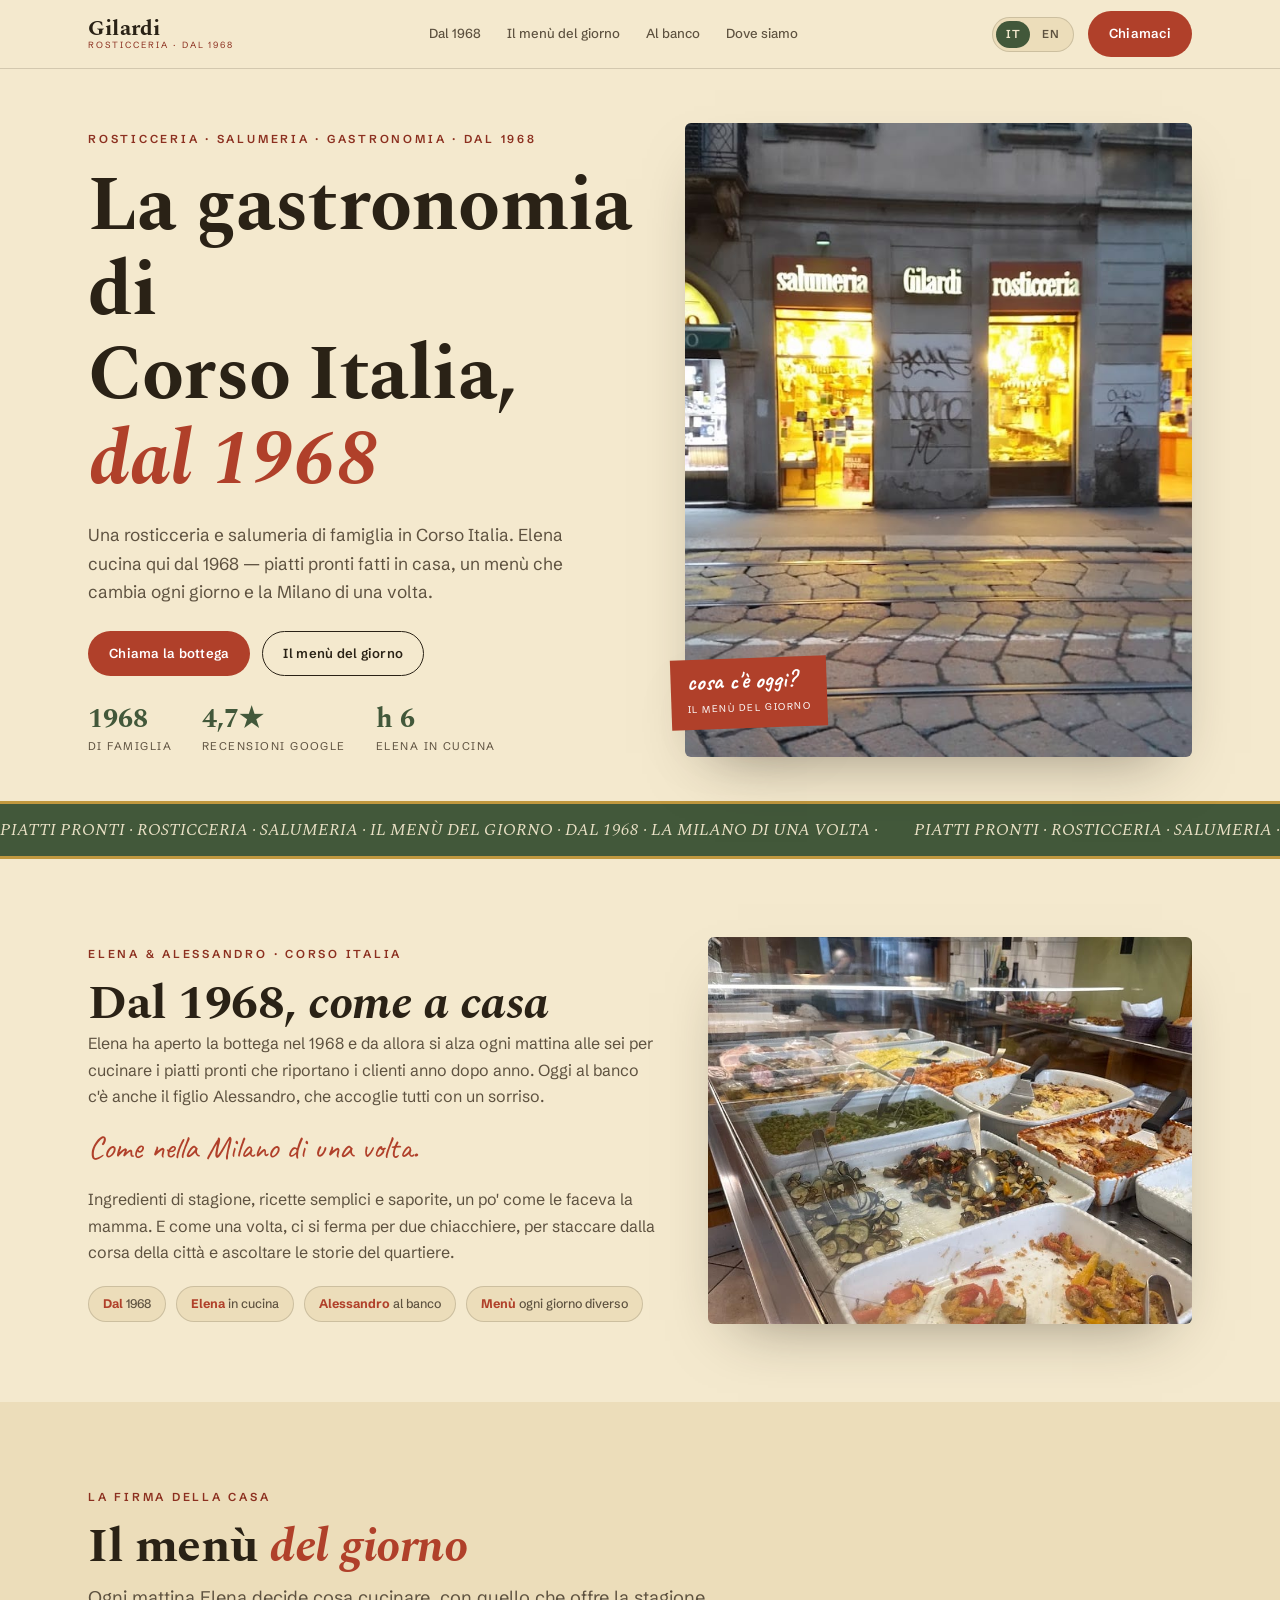
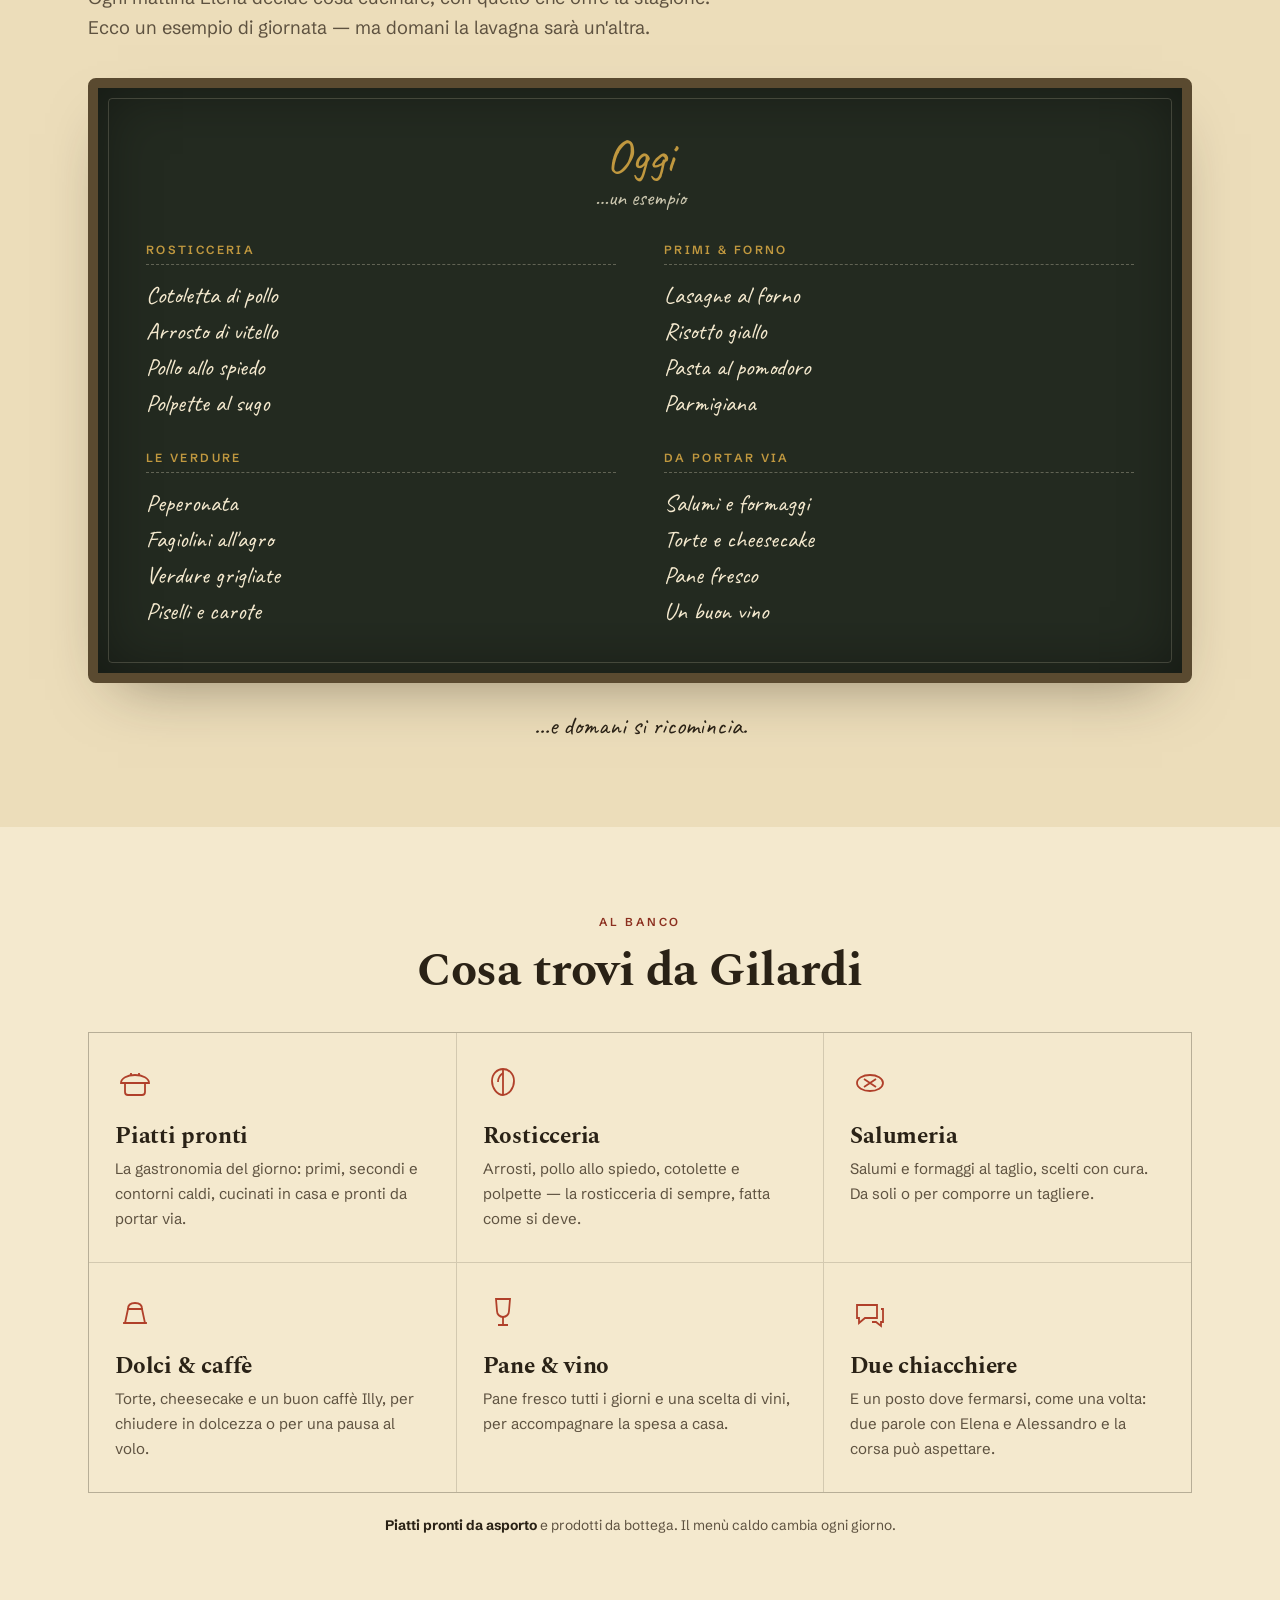
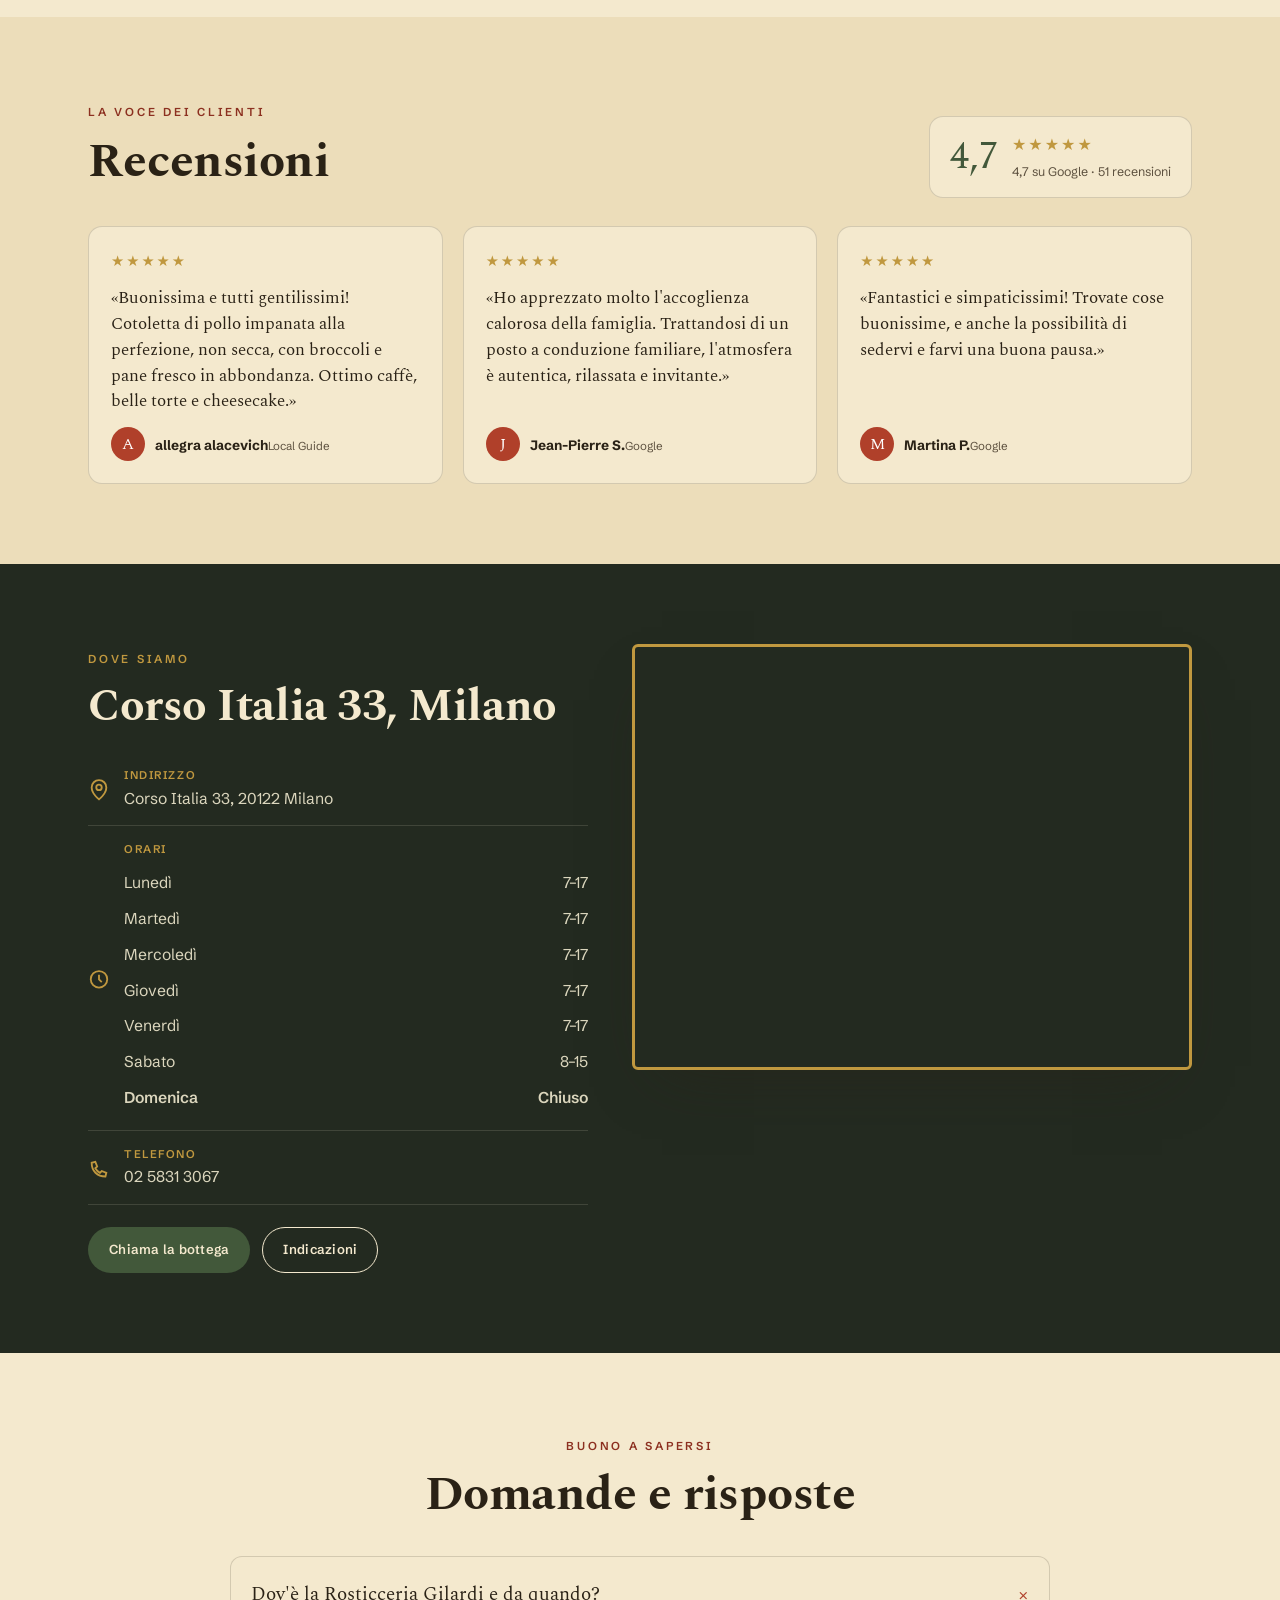
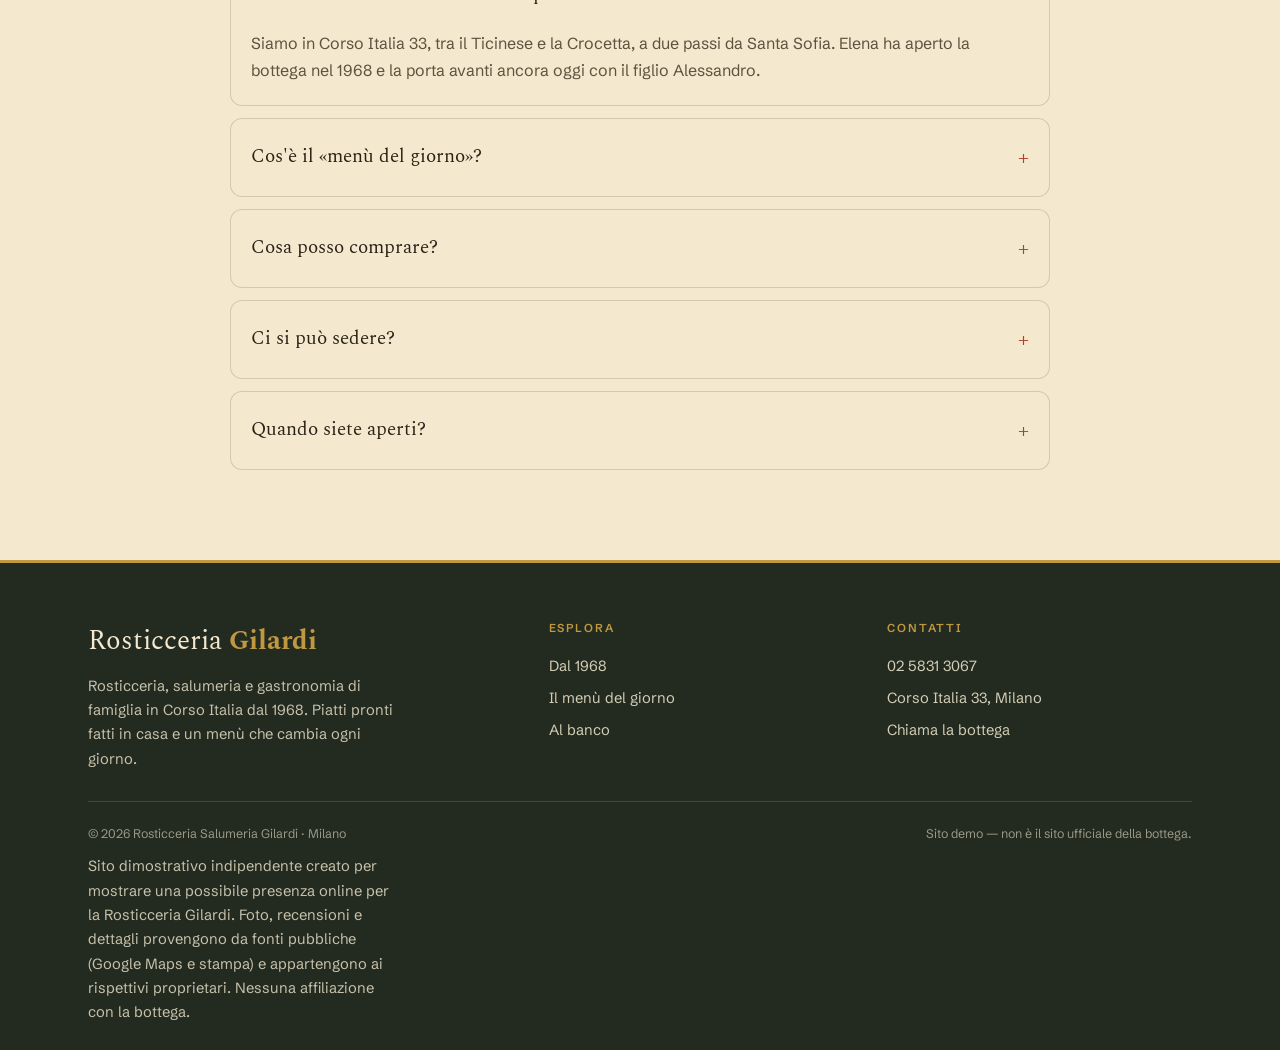
==== index.html @ 282f993a "Rosticceria Gilardi — sito demo (gastronomia Corso Italia, dal 1968)" ====
<!DOCTYPE html>
<html lang="it">
<head>
<meta charset="UTF-8">
<meta name="viewport" content="width=device-width, initial-scale=1.0">
<title>Rosticceria Gilardi · gastronomia di Corso Italia dal 1968 · Milano</title>
<meta name="description" content="Rosticceria Salumeria Gilardi, gastronomia di famiglia in Corso Italia a Milano dal 1968. Piatti pronti fatti in casa da Elena, un menù del giorno che cambia ogni giorno, rosticceria, salumeria e vini.">
<link rel="preconnect" href="https://fonts.googleapis.com">
<link rel="preconnect" href="https://fonts.gstatic.com" crossorigin>
<link href="https://fonts.googleapis.com/css2?family=Spectral:ital,wght@0,400;0,500;0,600;0,700;1,400;1,500&family=Schibsted+Grotesk:wght@400;500;600;700&family=Caveat:wght@500;600;700&display=swap" rel="stylesheet">
<link rel="stylesheet" href="css/styles.css">
<link rel="icon" href="data:image/svg+xml,<svg xmlns='http://www.w3.org/2000/svg' viewBox='0 0 100 100'><rect width='100' height='100' fill='%2342583A'/><text x='50' y='70' font-size='60' text-anchor='middle' fill='%23C0983F' font-family='Georgia,serif'>G</text></svg>">
</head>
<body>

<!-- intro -->
<div id="intro">
  <div class="in">
    <div class="w">Gilar<b>di</b></div>
    <div class="s">dal 1968</div>
  </div>
</div>

<!-- topbar -->
<header class="bar">
  <div class="wrap row">
    <a class="brand" href="#top"><b>Gilardi</b><span>Rosticceria · dal 1968</span></a>
    <nav class="links">
      <a href="#story" data-i18n="nav.story">Dal 1968</a>
      <a href="#menu" data-i18n="nav.menu">Il menù del giorno</a>
      <a href="#banco" data-i18n="nav.banco">Al banco</a>
      <a href="#visit" data-i18n="nav.visit">Dove siamo</a>
    </nav>
    <div class="bar-tools">
      <div class="lang"><button data-l="it" class="on">IT</button><button data-l="en">EN</button></div>
      <a href="tel:+390258313067" class="btn solid" data-i18n="bar.book">Chiamaci</a>
      <button class="burger" aria-label="Menu"><span></span></button>
    </div>
  </div>
</header>

<main id="top">

<!-- hero -->
<section class="hero">
  <div class="wrap grid">
    <div class="hero-copy">
      <span class="eyebrow kick" data-i18n="hero.kick">Rosticceria · salumeria · gastronomia · dal 1968</span>
      <h1 data-i18n="hero.h1">La gastronomia di<br>Corso Italia, <em>dal 1968</em></h1>
      <p class="sub" data-i18n="hero.sub">Una rosticceria e salumeria di famiglia in Corso Italia. Elena cucina qui dal 1968 — piatti pronti fatti in casa, un menù che cambia ogni giorno e la Milano di una volta.</p>
      <div class="cta">
        <a href="tel:+390258313067" class="btn solid" data-i18n="hero.book">Chiama la bottega</a>
        <a href="#menu" class="btn ghost" data-i18n="hero.menu">Il menù del giorno</a>
      </div>
      <div class="facts">
        <div class="f"><b data-i18n="hero.f1n">1968</b><span data-i18n="hero.f1l">di famiglia</span></div>
        <div class="f"><b data-i18n="hero.f2n">4,7★</b><span data-i18n="hero.f2l">recensioni Google</span></div>
        <div class="f"><b data-i18n="hero.f3n">h 6</b><span data-i18n="hero.f3l">Elena in cucina</span></div>
      </div>
    </div>
    <div class="hero-art">
      <div class="badge-open" id="openBadge"><span class="dot"></span><span class="t"><b>Aperto</b></span></div>
      <div class="ph"><img src="img/facciata.jpg" alt="La facciata della Rosticceria Salumeria Gilardi in Corso Italia" width="500" height="625"></div>
      <div class="tag"><b data-i18n="hero.tag">cosa c'è oggi?</b><span data-i18n="hero.tags">il menù del giorno</span></div>
    </div>
  </div>
</section>

<!-- ribbon -->
<div class="ribbon" aria-hidden="true">
  <div class="track">
    <span data-i18n="ribbon">PIATTI PRONTI · ROSTICCERIA · SALUMERIA · IL MENÙ DEL GIORNO · DAL 1968 · LA MILANO DI UNA VOLTA ·</span>
    <span data-i18n="ribbon">PIATTI PRONTI · ROSTICCERIA · SALUMERIA · IL MENÙ DEL GIORNO · DAL 1968 · LA MILANO DI UNA VOLTA ·</span>
  </div>
</div>

<!-- story -->
<section class="story reveal" id="story">
  <div class="wrap grid">
    <div class="story-copy">
      <span class="eyebrow" data-i18n="story.kick">Elena & Alessandro · Corso Italia</span>
      <h2 style="font-size:clamp(2rem,4.4vw,3rem);margin-top:12px" data-i18n="story.h2">Dal 1968, <em>come a casa</em></h2>
      <p data-i18n="story.p1">Elena ha aperto la bottega nel 1968 e da allora si alza ogni mattina alle sei per cucinare i piatti pronti che riportano i clienti anno dopo anno. Oggi al banco c'è anche il figlio Alessandro, che accoglie tutti con un sorriso.</p>
      <p class="pull" data-i18n="story.pull">Come nella Milano di una volta.</p>
      <p data-i18n="story.p2">Ingredienti di stagione, ricette semplici e saporite, un po' come le faceva la mamma. E come una volta, ci si ferma per due chiacchiere, per staccare dalla corsa della città e ascoltare le storie del quartiere.</p>
      <div class="chips">
        <span class="chip" data-i18n="c1"><b>Dal</b> 1968</span>
        <span class="chip" data-i18n="c2"><b>Elena</b> in cucina</span>
        <span class="chip" data-i18n="c3"><b>Alessandro</b> al banco</span>
        <span class="chip" data-i18n="c4"><b>Menù</b> ogni giorno diverso</span>
      </div>
    </div>
    <div class="ph"><img src="img/gastronomia.jpg" alt="Il banco della gastronomia con i piatti pronti del giorno" width="440" height="352"></div>
  </div>
</section>

<!-- il menù del giorno -->
<section class="menu reveal" id="menu">
  <div class="wrap">
    <div class="shead">
      <span class="eyebrow" data-i18n="menu.kick">La firma della casa</span>
      <h2 data-i18n="menu.h2">Il menù <em>del giorno</em></h2>
      <p class="lead" data-i18n="menu.sub">Ogni mattina Elena decide cosa cucinare, con quello che offre la stagione. Ecco un esempio di giornata — ma domani la lavagna sarà un'altra.</p>
    </div>
    <div class="board">
      <div class="top">
        <div class="oggi" data-i18n="oggi">Oggi</div>
        <div class="sub" data-i18n="oggi.sub">…un esempio</div>
      </div>
      <div class="cols">
        <div class="col">
          <h4 data-i18n="col1">Rosticceria</h4>
          <ul>
            <li data-i18n="d1a">Cotoletta di pollo</li>
            <li data-i18n="d1b">Arrosto di vitello</li>
            <li data-i18n="d1c">Pollo allo spiedo</li>
            <li data-i18n="d1d">Polpette al sugo</li>
          </ul>
        </div>
        <div class="col">
          <h4 data-i18n="col2">Primi &amp; forno</h4>
          <ul>
            <li data-i18n="d2a">Lasagne al forno</li>
            <li data-i18n="d2b">Risotto giallo</li>
            <li data-i18n="d2c">Pasta al pomodoro</li>
            <li data-i18n="d2d">Parmigiana</li>
          </ul>
        </div>
        <div class="col">
          <h4 data-i18n="col3">Le verdure</h4>
          <ul>
            <li data-i18n="d3a">Peperonata</li>
            <li data-i18n="d3b">Fagiolini all'agro</li>
            <li data-i18n="d3c">Verdure grigliate</li>
            <li data-i18n="d3d">Piselli e carote</li>
          </ul>
        </div>
        <div class="col">
          <h4 data-i18n="col4">Da portar via</h4>
          <ul>
            <li data-i18n="d4a">Salumi e formaggi</li>
            <li data-i18n="d4b">Torte e cheesecake</li>
            <li data-i18n="d4c">Pane fresco</li>
            <li data-i18n="d4d">Un buon vino</li>
          </ul>
        </div>
      </div>
    </div>
    <p class="note" data-i18n="menu.note">…e domani si ricomincia.</p>
  </div>
</section>

<!-- al banco -->
<section class="banco reveal" id="banco">
  <div class="wrap">
    <div class="shead center">
      <span class="eyebrow" data-i18n="banco.kick">Al banco</span>
      <h2 data-i18n="banco.h2">Cosa trovi da Gilardi</h2>
    </div>
    <div class="offers">
      <div class="offer">
        <svg class="ic" viewBox="0 0 40 40" fill="none" stroke="currentColor" stroke-width="1.8"><path d="M8 20h24M6 20a14 8 0 0128 0z"/><path d="M10 20v9a3 3 0 003 3h14a3 3 0 003-3v-9"/><path d="M16 12v-2M24 12v-2"/></svg>
        <h4 data-i18n="o1.t">Piatti pronti</h4>
        <p data-i18n="o1.p">La gastronomia del giorno: primi, secondi e contorni caldi, cucinati in casa e pronti da portar via.</p>
      </div>
      <div class="offer">
        <svg class="ic" viewBox="0 0 40 40" fill="none" stroke="currentColor" stroke-width="1.8"><path d="M20 6c6 0 11 5 11 12s-5 14-11 14S9 25 9 18 14 6 20 6z"/><path d="M20 6v26"/><path d="M20 10c-3 2-5 5-5 9"/></svg>
        <h4 data-i18n="o2.t">Rosticceria</h4>
        <p data-i18n="o2.p">Arrosti, pollo allo spiedo, cotolette e polpette — la rosticceria di sempre, fatta come si deve.</p>
      </div>
      <div class="offer">
        <svg class="ic" viewBox="0 0 40 40" fill="none" stroke="currentColor" stroke-width="1.8"><ellipse cx="20" cy="20" rx="13" ry="8"/><path d="M14 16l12 8M26 16l-12 8"/></svg>
        <h4 data-i18n="o3.t">Salumeria</h4>
        <p data-i18n="o3.p">Salumi e formaggi al taglio, scelti con cura. Da soli o per comporre un tagliere.</p>
      </div>
      <div class="offer">
        <svg class="ic" viewBox="0 0 40 40" fill="none" stroke="currentColor" stroke-width="1.8"><path d="M10 30l3-14h14l3 14z"/><path d="M13 16c0-4 3-6 7-6s7 2 7 6"/><path d="M8 30h24"/></svg>
        <h4 data-i18n="o4.t">Dolci &amp; caffè</h4>
        <p data-i18n="o4.p">Torte, cheesecake e un buon caffè Illy, per chiudere in dolcezza o per una pausa al volo.</p>
      </div>
      <div class="offer">
        <svg class="ic" viewBox="0 0 40 40" fill="none" stroke="currentColor" stroke-width="1.8"><path d="M13 6h14l-1 12a6 6 0 01-12 0z"/><path d="M20 24v8M15 32h10"/></svg>
        <h4 data-i18n="o5.t">Pane &amp; vino</h4>
        <p data-i18n="o5.p">Pane fresco tutti i giorni e una scelta di vini, per accompagnare la spesa a casa.</p>
      </div>
      <div class="offer">
        <svg class="ic" viewBox="0 0 40 40" fill="none" stroke="currentColor" stroke-width="1.8"><path d="M7 12h20v13H15l-6 5v-5H7z"/><path d="M31 16h2v13h-2v4l-5-4h-4"/></svg>
        <h4 data-i18n="o6.t">Due chiacchiere</h4>
        <p data-i18n="o6.p">E un posto dove fermarsi, come una volta: due parole con Elena e Alessandro e la corsa può aspettare.</p>
      </div>
    </div>
    <p class="note" data-i18n="banco.note"><b>Piatti pronti da asporto</b> e prodotti da bottega. Il menù caldo cambia ogni giorno.</p>
  </div>
</section>

<!-- reviews -->
<section class="reviews reveal">
  <div class="wrap">
    <div class="rev-head">
      <div class="shead" style="margin-bottom:0">
        <span class="eyebrow" data-i18n="rev.kick">La voce dei clienti</span>
        <h2 data-i18n="rev.h2">Recensioni</h2>
      </div>
      <div class="rating-badge">
        <span class="big">4,7</span>
        <div><div class="st">★★★★★</div><small data-i18n="rev.sub">4,7 su Google · 51 recensioni</small></div>
      </div>
    </div>
    <div class="rgrid">
      <div class="rcard">
        <div class="stars">★★★★★</div>
        <p data-i18n="rc1">«Buonissima e tutti gentilissimi! Cotoletta di pollo impanata alla perfezione, non secca, con broccoli e pane fresco in abbondanza. Ottimo caffè, belle torte e cheesecake.»</p>
        <div class="who"><span class="av">A</span><div><b>allegra alacevich</b><span data-i18n="rc1m">Local Guide</span></div></div>
      </div>
      <div class="rcard">
        <div class="stars">★★★★★</div>
        <p data-i18n="rc2">«Ho apprezzato molto l'accoglienza calorosa della famiglia. Trattandosi di un posto a conduzione familiare, l'atmosfera è autentica, rilassata e invitante.»</p>
        <div class="who"><span class="av">J</span><div><b>Jean-Pierre S.</b><span data-i18n="rc2m">Google</span></div></div>
      </div>
      <div class="rcard">
        <div class="stars">★★★★★</div>
        <p data-i18n="rc3">«Fantastici e simpaticissimi! Trovate cose buonissime, e anche la possibilità di sedervi e farvi una buona pausa.»</p>
        <div class="who"><span class="av">M</span><div><b>Martina P.</b><span data-i18n="rc3m">Google</span></div></div>
      </div>
    </div>
  </div>
</section>

<!-- visit -->
<section class="visit reveal" id="visit">
  <div class="wrap grid">
    <div class="info">
      <span class="eyebrow" data-i18n="visit.kick">Dove siamo</span>
      <h2 data-i18n="visit.h2">Corso Italia 33, Milano</h2>
      <div class="line">
        <svg class="ic" viewBox="0 0 24 24" fill="none" stroke="currentColor" stroke-width="2"><path d="M12 22s8-6.5 8-13a8 8 0 10-16 0c0 6.5 8 13 8 13z"/><circle cx="12" cy="9" r="3"/></svg>
        <div><b data-i18n="visit.addr">Indirizzo</b><span>Corso Italia 33, 20122 Milano</span></div>
      </div>
      <div class="line">
        <svg class="ic" viewBox="0 0 24 24" fill="none" stroke="currentColor" stroke-width="2"><circle cx="12" cy="12" r="9"/><path d="M12 7v5l3 3"/></svg>
        <div style="flex:1"><b data-i18n="visit.hours">Orari</b><div id="hoursList" style="margin-top:6px"></div></div>
      </div>
      <div class="line">
        <svg class="ic" viewBox="0 0 24 24" fill="none" stroke="currentColor" stroke-width="2"><path d="M4 5c0 9 6 15 15 15l1-4-5-2-2 2a12 12 0 01-5-5l2-2-2-5z"/></svg>
        <div><b data-i18n="visit.phone">Telefono</b><a href="tel:+390258313067">02 5831 3067</a></div>
      </div>
      <div class="cta" style="display:flex;gap:12px;margin-top:22px;flex-wrap:wrap">
        <a href="tel:+390258313067" class="btn herb" data-i18n="visit.book">Chiama la bottega</a>
        <a href="https://www.google.com/maps/dir/?api=1&destination=Rosticceria+Gilardi+Corso+Italia+33+Milano" target="_blank" rel="noopener" class="btn ghost" style="color:var(--cream);border-color:var(--cream)" data-i18n="visit.dir">Indicazioni</a>
      </div>
    </div>
    <div class="mapbox">
      <iframe title="Mappa — Rosticceria Gilardi, Corso Italia 33 Milano" loading="lazy" referrerpolicy="no-referrer-when-downgrade" src="https://www.google.com/maps?q=Rosticceria+Gilardi,+Corso+Italia+33,+Milano&output=embed"></iframe>
    </div>
  </div>
</section>

<!-- faq -->
<section class="faq reveal">
  <div class="wrap">
    <div class="shead center">
      <span class="eyebrow" data-i18n="faq.kick">Buono a sapersi</span>
      <h2 data-i18n="faq.h2">Domande e risposte</h2>
    </div>
    <div class="qs">
      <details class="q" open>
        <summary><span data-i18n="q1">Dov'è la Rosticceria Gilardi e da quando?</span><span class="pl">+</span></summary>
        <p data-i18n="a1">Siamo in Corso Italia 33, tra il Ticinese e la Crocetta, a due passi da Santa Sofia. Elena ha aperto la bottega nel 1968 e la porta avanti ancora oggi con il figlio Alessandro.</p>
      </details>
      <details class="q">
        <summary><span data-i18n="q2">Cos'è il «menù del giorno»?</span><span class="pl">+</span></summary>
        <p data-i18n="a2">Ogni mattina Elena decide cosa cucinare con il meglio della stagione, così il menù caldo dei piatti pronti cambia ogni giorno — primi, arrosti, cotolette e verdure da portar via.</p>
      </details>
      <details class="q">
        <summary><span data-i18n="q3">Cosa posso comprare?</span><span class="pl">+</span></summary>
        <p data-i18n="a3">Piatti pronti (rosticceria e gastronomia), salumi e formaggi al banco, pane fresco, torte e cheesecake, caffè e una scelta di vini.</p>
      </details>
      <details class="q">
        <summary><span data-i18n="q4">Ci si può sedere?</span><span class="pl">+</span></summary>
        <p data-i18n="a4">Sì — come nella Milano di una volta, ci si può fermare per un boccone, un buon caffè e due parole con Elena e Alessandro.</p>
      </details>
      <details class="q">
        <summary><span data-i18n="q5">Quando siete aperti?</span><span class="pl">+</span></summary>
        <p data-i18n="a5">Dal lunedì al venerdì 7:00–17:00 e il sabato 8:00–15:00. Chiuso la domenica.</p>
      </details>
    </div>
  </div>
</section>

</main>

<footer class="ft">
  <div class="wrap">
    <div class="top">
      <div>
        <div class="mk">Rosticceria <b>Gilardi</b></div>
        <p data-i18n="ft.tag">Rosticceria, salumeria e gastronomia di famiglia in Corso Italia dal 1968. Piatti pronti fatti in casa e un menù che cambia ogni giorno.</p>
      </div>
      <div>
        <h5 data-i18n="ft.explore">Esplora</h5>
        <a href="#story" data-i18n="nav.story">Dal 1968</a>
        <a href="#menu" data-i18n="nav.menu">Il menù del giorno</a>
        <a href="#banco" data-i18n="nav.banco">Al banco</a>
      </div>
      <div>
        <h5 data-i18n="ft.contact">Contatti</h5>
        <a href="tel:+390258313067">02 5831 3067</a>
        <a href="https://www.google.com/maps?q=Rosticceria+Gilardi,+Corso+Italia+33,+Milano" target="_blank" rel="noopener">Corso Italia 33, Milano</a>
        <a href="#visit" data-i18n="visit.book">Chiama la bottega</a>
      </div>
    </div>
    <div class="bottom">
      <span>© 2026 Rosticceria Salumeria Gilardi · Milano</span>
      <span data-i18n="ft.rights">Sito demo — non è il sito ufficiale della bottega.</span>
    </div>
    <p class="disc" data-i18n="ft.disc">Sito dimostrativo indipendente creato per mostrare una possibile presenza online per la Rosticceria Gilardi. Foto, recensioni e dettagli provengono da fonti pubbliche (Google Maps e stampa) e appartengono ai rispettivi proprietari. Nessuna affiliazione con la bottega.</p>
  </div>
</footer>

<!-- JSON-LD -->
<script type="application/ld+json">
{
  "@context":"https://schema.org",
  "@type":"FoodEstablishment",
  "name":"Rosticceria Salumeria Gilardi",
  "description":"Rosticceria, salumeria e gastronomia di famiglia in Corso Italia a Milano dal 1968. Piatti pronti fatti in casa da Elena, con un menù del giorno che cambia ogni giorno.",
  "servesCuisine":["Italiana","Milanese","Rosticceria","Gastronomia"],
  "priceRange":"€€",
  "url":"https://rotenzark.github.io/rosticceria-gilardi/",
  "telephone":"+39 02 5831 3067",
  "foundingDate":"1968",
  "address":{"@type":"PostalAddress","streetAddress":"Corso Italia 33","addressLocality":"Milano","postalCode":"20122","addressCountry":"IT"},
  "geo":{"@type":"GeoCoordinates","latitude":45.4554771,"longitude":9.1873652},
  "aggregateRating":{"@type":"AggregateRating","ratingValue":"4.7","reviewCount":"51"},
  "openingHoursSpecification":[
    {"@type":"OpeningHoursSpecification","dayOfWeek":["Monday","Tuesday","Wednesday","Thursday","Friday"],"opens":"07:00","closes":"17:00"},
    {"@type":"OpeningHoursSpecification","dayOfWeek":["Saturday"],"opens":"08:00","closes":"15:00"}
  ]
}
</script>
<script type="application/ld+json">
{
  "@context":"https://schema.org",
  "@type":"FAQPage",
  "mainEntity":[
    {"@type":"Question","name":"Dov'è la Rosticceria Gilardi e da quando?","acceptedAnswer":{"@type":"Answer","text":"Siamo in Corso Italia 33, tra il Ticinese e la Crocetta, a due passi da Santa Sofia. Elena ha aperto la bottega nel 1968 e la porta avanti ancora oggi con il figlio Alessandro."}},
    {"@type":"Question","name":"Cos'è il menù del giorno?","acceptedAnswer":{"@type":"Answer","text":"Ogni mattina Elena decide cosa cucinare con il meglio della stagione, così il menù caldo dei piatti pronti cambia ogni giorno: primi, arrosti, cotolette e verdure da portar via."}},
    {"@type":"Question","name":"Cosa posso comprare?","acceptedAnswer":{"@type":"Answer","text":"Piatti pronti (rosticceria e gastronomia), salumi e formaggi al banco, pane fresco, torte e cheesecake, caffè e una scelta di vini."}},
    {"@type":"Question","name":"Ci si può sedere?","acceptedAnswer":{"@type":"Answer","text":"Sì, come nella Milano di una volta ci si può fermare per un boccone, un buon caffè e due parole con Elena e Alessandro."}},
    {"@type":"Question","name":"Quando siete aperti?","acceptedAnswer":{"@type":"Answer","text":"Dal lunedì al venerdì 7:00–17:00 e il sabato 8:00–15:00. Chiuso la domenica."}}
  ]
}
</script>

<script src="js/main.js"></script>
</body>
</html>
---- css/styles.css ----
/* ==========================================================================
   ROSTICCERIA SALUMERIA GILARDI (Pierino) — Corso Italia dal 1968
   Gesto-firma: «IL MENÙ DEL GIORNO» (la lavagna dei piatti pronti che cambia
   ogni giorno, Elena cucina dalle 6) + Elena&Alessandro dal 1968 + la Milano
   di una volta. Foto-light.
   Font: Spectral (serif) + Schibsted Grotesk (sans) + Caveat (lavagna)
   ========================================================================== */

:root{
  --cream:#F4E9CE;
  --cream-2:#ECDDBA;
  --cream-3:#E1CE9F;
  --ink:#2A2216;
  --ink-soft:#5E5240;
  --tomato:#B0402A;
  --tomato-d:#8C3020;
  --herb:#42583A;
  --chalk:#232A20;
  --chalk-2:#2C3428;
  --brass:#C0983F;
  --brass-d:#9C7828;
  --line:rgba(42,34,22,.16);
  --line-2:rgba(42,34,22,.08);
  --shadow:0 26px 60px -30px rgba(42,34,22,.5);
  --maxw:1160px;
  --serif:'Spectral', Georgia, 'Times New Roman', serif;
  --sans:'Schibsted Grotesk', system-ui, -apple-system, sans-serif;
  --hand:'Caveat', 'Segoe Script', cursive;
}

*{box-sizing:border-box;margin:0;padding:0}
html{scroll-behavior:smooth}
body{font-family:var(--sans);color:var(--ink);background:var(--cream);line-height:1.65;-webkit-font-smoothing:antialiased;overflow-x:hidden}
img{max-width:100%;display:block}
a{color:inherit;text-decoration:none}
h1,h2,h3,h4{font-family:var(--serif);font-weight:700;line-height:1.1;letter-spacing:-.01em}
section{position:relative}

.wrap{max-width:var(--maxw);margin:0 auto;padding:0 28px}
.eyebrow{font-family:var(--sans);font-weight:600;font-size:.72rem;letter-spacing:.24em;text-transform:uppercase;color:var(--tomato-d);display:inline-block}
.lead{font-size:1.14rem;color:var(--ink-soft);max-width:60ch}

/* intro */
#intro{position:fixed;inset:0;z-index:1200;background:var(--chalk);display:grid;place-items:center;transition:opacity .7s ease,visibility .7s}
#intro.gone{opacity:0;visibility:hidden}
#intro .in{text-align:center;color:var(--cream);animation:rise 1s ease both}
#intro .w{font-family:var(--serif);font-size:clamp(2.2rem,7vw,3.6rem)}
#intro .w b{color:var(--brass)}
#intro .s{font-family:var(--hand);font-size:1.5rem;color:var(--brass);margin-top:.4rem}
@keyframes rise{from{opacity:0;transform:translateY(14px)}to{opacity:1;transform:none}}

/* topbar */
header.bar{position:sticky;top:0;z-index:900;background:rgba(244,233,206,.93);backdrop-filter:blur(10px);border-bottom:1px solid var(--line)}
.bar .row{display:flex;align-items:center;justify-content:space-between;gap:18px;height:68px}
.brand{display:flex;flex-direction:column;line-height:1}
.brand b{font-family:var(--serif);font-weight:700;font-size:1.36rem;color:var(--ink);letter-spacing:.01em}
.brand span{font-size:.56rem;letter-spacing:.22em;text-transform:uppercase;color:var(--tomato-d);margin-top:2px}
nav.links{display:flex;gap:26px}
nav.links a{font-size:.82rem;font-weight:500;color:var(--ink-soft);transition:color .2s}
nav.links a:hover{color:var(--tomato)}
.bar-tools{display:flex;align-items:center;gap:14px}
.lang{display:flex;gap:2px;border:1px solid var(--line);border-radius:999px;padding:3px;background:var(--cream-2)}
.lang button{font:inherit;font-size:.72rem;font-weight:600;letter-spacing:.06em;border:0;cursor:pointer;background:transparent;color:var(--ink-soft);padding:4px 10px;border-radius:999px}
.lang button.on{background:var(--herb);color:var(--cream)}
.btn{display:inline-flex;align-items:center;gap:8px;font-family:var(--sans);font-weight:600;font-size:.82rem;letter-spacing:.02em;padding:11px 20px;border-radius:999px;cursor:pointer;border:1px solid transparent;transition:transform .15s ease,background .2s,color .2s;white-space:nowrap}
.btn.solid{background:var(--tomato);color:#fff}
.btn.solid:hover{background:var(--tomato-d);transform:translateY(-2px)}
.btn.ghost{background:transparent;color:var(--ink);border-color:var(--ink)}
.btn.ghost:hover{background:var(--ink);color:var(--cream)}
.btn.herb{background:var(--herb);color:var(--cream)}
.btn.herb:hover{background:#33472C;transform:translateY(-2px)}
.burger{display:none}

/* hero */
.hero{padding:54px 0 44px}
.hero .grid{display:grid;grid-template-columns:1.04fr .96fr;gap:48px;align-items:center}
.hero .kick{margin-bottom:16px}
.hero h1{font-size:clamp(2.7rem,6vw,4.8rem);color:var(--ink)}
.hero h1 em{font-style:italic;color:var(--tomato)}
.hero .sub{font-size:1.08rem;color:var(--ink-soft);max-width:46ch;margin:18px 0 6px}
.hero .cta{display:flex;gap:12px;flex-wrap:wrap;margin-top:24px}
.hero .facts{display:flex;gap:30px;margin-top:30px;flex-wrap:wrap}
.hero .facts .f b{font-family:var(--serif);font-size:1.7rem;color:var(--herb);display:block;line-height:1}
.hero .facts .f span{font-size:.7rem;letter-spacing:.13em;text-transform:uppercase;color:var(--ink-soft);margin-top:3px;display:block}
.hero-art{position:relative}
.hero-art .ph{position:relative;aspect-ratio:4/5;overflow:hidden;border-radius:6px;box-shadow:var(--shadow)}
.hero-art .ph img{width:100%;height:100%;object-fit:cover}
.hero-art .tag{position:absolute;left:-14px;bottom:28px;background:var(--tomato);color:#fff;padding:10px 16px;box-shadow:var(--shadow);transform:rotate(-2deg)}
.hero-art .tag b{font-family:var(--hand);font-size:1.5rem;display:block;line-height:1}
.hero-art .tag span{font-size:.6rem;letter-spacing:.16em;text-transform:uppercase}
.badge-open{position:absolute;top:16px;right:16px;background:var(--cream);border:1px solid var(--line);border-radius:12px;padding:9px 14px;box-shadow:var(--shadow);display:flex;align-items:center;gap:9px}
.badge-open .dot{width:9px;height:9px;border-radius:50%;background:#c0392b}
.badge-open.op .dot{background:#3a9d5b}
.badge-open .t{font-size:.7rem;line-height:1.3}
.badge-open .t b{display:block;font-size:.8rem;font-family:var(--sans)}

/* ribbon */
.ribbon{background:var(--herb);color:var(--cream);overflow:hidden;border-top:3px solid var(--brass);border-bottom:3px solid var(--brass)}
.ribbon .track{display:flex;gap:36px;white-space:nowrap;padding:12px 0;animation:slide 32s linear infinite;width:max-content}
.ribbon span{font-family:var(--serif);font-style:italic;font-size:1.08rem;opacity:.94}
.ribbon span b{color:var(--brass);font-style:normal}
@keyframes slide{from{transform:translateX(0)}to{transform:translateX(-50%)}}

.shead{max-width:64ch;margin-bottom:34px}
.shead h2{font-size:clamp(2rem,4.4vw,3rem);margin:12px 0 10px}
.shead h2 em{font-style:italic;color:var(--tomato)}
.center{margin-left:auto;margin-right:auto;text-align:center}

/* story */
.story{padding:78px 0}
.story .grid{display:grid;grid-template-columns:1.08fr .92fr;gap:52px;align-items:center}
.story .ph{position:relative;overflow:hidden;border-radius:6px;aspect-ratio:5/4;box-shadow:var(--shadow)}
.story .ph img{width:100%;height:100%;object-fit:cover}
.story p{margin-bottom:16px;color:var(--ink-soft)}
.story .pull{font-family:var(--hand);font-size:2rem;color:var(--tomato);line-height:1.15;margin:20px 0}
.chips{display:flex;gap:10px;flex-wrap:wrap;margin-top:20px}
.chip{background:var(--cream-2);border:1px solid var(--line);border-radius:999px;padding:7px 14px;font-size:.78rem;font-weight:500;color:var(--ink-soft)}
.chip b{color:var(--tomato)}

/* menù del giorno (chalkboard) */
.menu{padding:80px 0;background:var(--cream-2)}
.board{background:var(--chalk);border:10px solid #5a4a30;border-radius:8px;box-shadow:var(--shadow),inset 0 0 60px rgba(0,0,0,.4);padding:44px 48px;position:relative;color:var(--cream)}
.board::before{content:"";position:absolute;inset:10px;border:1px solid rgba(240,233,206,.18);border-radius:4px;pointer-events:none}
.board .top{text-align:center;margin-bottom:26px}
.board .top .oggi{font-family:var(--hand);font-size:3rem;color:var(--brass);line-height:1}
.board .top .sub{font-family:var(--hand);font-size:1.4rem;color:rgba(240,233,206,.82)}
.board .cols{display:grid;grid-template-columns:1fr 1fr;gap:30px 48px}
.board .col h4{font-family:var(--sans);font-weight:600;font-size:.74rem;letter-spacing:.2em;text-transform:uppercase;color:var(--brass);border-bottom:1px dashed rgba(240,233,206,.3);padding-bottom:8px;margin-bottom:12px}
.board .col ul{list-style:none}
.board .col li{font-family:var(--hand);font-size:1.5rem;line-height:1.5;color:var(--cream)}
.menu .note{margin-top:22px;text-align:center;font-family:var(--hand);font-size:1.6rem;color:var(--ink)}
.menu .lead{margin-bottom:28px}

/* al banco (offerings) */
.banco{padding:80px 0}
.offers{display:grid;grid-template-columns:repeat(3,1fr);gap:1px;background:var(--line);border:1px solid var(--line)}
.offer{background:var(--cream);padding:30px 26px;transition:background .3s}
.offer:hover{background:var(--cream-2)}
.offer .ic{width:40px;height:40px;color:var(--tomato);margin-bottom:14px}
.offer h4{font-size:1.42rem;margin-bottom:8px}
.offer p{font-size:.94rem;color:var(--ink-soft)}
.banco .note{margin-top:22px;text-align:center;font-size:.86rem;color:var(--ink-soft)}
.banco .note b{color:var(--ink)}

/* reviews */
.reviews{padding:80px 0;background:var(--cream-2)}
.rev-head{display:flex;align-items:flex-end;justify-content:space-between;gap:20px;flex-wrap:wrap;margin-bottom:28px}
.rating-badge{display:flex;align-items:center;gap:14px;background:var(--cream);border:1px solid var(--line);border-radius:14px;padding:14px 20px}
.rating-badge .big{font-family:var(--serif);font-size:2.4rem;color:var(--herb);line-height:1}
.rating-badge .st{color:var(--brass);font-size:1rem;letter-spacing:2px}
.rating-badge small{color:var(--ink-soft);font-size:.78rem}
.rgrid{display:grid;grid-template-columns:repeat(3,1fr);gap:20px}
.rcard{background:var(--cream);border:1px solid var(--line);border-radius:14px;padding:22px;display:flex;flex-direction:column;gap:12px}
.rcard .stars{color:var(--brass);letter-spacing:2px;font-size:.92rem}
.rcard p{font-family:var(--serif);font-size:1.08rem;line-height:1.5;color:var(--ink)}
.rcard .who{display:flex;align-items:center;gap:10px;margin-top:auto}
.rcard .who .av{width:34px;height:34px;border-radius:50%;background:var(--tomato);color:#fff;display:grid;place-items:center;font-family:var(--serif);font-size:1rem}
.rcard .who b{font-size:.85rem}
.rcard .who span{font-size:.72rem;color:var(--ink-soft)}

/* visit */
.visit{padding:80px 0;background:var(--chalk);color:var(--cream)}
.visit .grid{display:grid;grid-template-columns:1fr 1.12fr;gap:44px;align-items:start}
.visit .eyebrow{color:var(--brass)}
.visit h2{color:var(--cream);font-size:clamp(2rem,4vw,2.8rem);margin:12px 0 20px}
.info .line{display:flex;gap:14px;padding:14px 0;border-bottom:1px solid rgba(240,233,206,.14)}
.info .line .ic{width:22px;flex:none;color:var(--brass);margin-top:3px}
.info .line b{display:block;font-family:var(--sans);font-weight:600;font-size:.7rem;letter-spacing:.14em;text-transform:uppercase;color:var(--brass)}
.info .line span,.info .line a{color:rgba(240,233,206,.9);font-size:.98rem}
.info .line a:hover{color:#fff;text-decoration:underline}
.hourrow{display:flex;justify-content:space-between;font-size:.92rem;padding:5px 0;color:rgba(240,233,206,.86)}
.hourrow.today{color:var(--brass);font-weight:600}
.hourrow .d{text-transform:capitalize}
.mapbox{overflow:hidden;border-radius:6px;border:3px solid var(--brass);min-height:420px;box-shadow:var(--shadow)}
.mapbox iframe{width:100%;height:100%;min-height:420px;border:0;display:block}

/* faq */
.faq{padding:78px 0}
.faq .qs{max-width:820px;margin:0 auto}
details.q{border:1px solid var(--line);border-radius:12px;padding:4px 20px;margin-bottom:12px;background:var(--cream)}
details.q summary{list-style:none;cursor:pointer;padding:16px 0;font-family:var(--serif);font-size:1.16rem;display:flex;justify-content:space-between;gap:14px;align-items:center}
details.q summary::-webkit-details-marker{display:none}
details.q summary .pl{color:var(--tomato);font-size:1.4rem;transition:transform .25s;flex:none}
details.q[open] summary .pl{transform:rotate(45deg)}
details.q p{padding:0 0 18px;color:var(--ink-soft)}

/* footer */
footer.ft{background:var(--chalk);color:var(--cream);padding:56px 0 26px;border-top:3px solid var(--brass)}
footer.ft .top{display:grid;grid-template-columns:1.4fr 1fr 1fr;gap:34px;padding-bottom:30px;border-bottom:1px solid rgba(240,233,206,.16)}
footer.ft .mk{font-family:var(--serif);font-size:1.7rem}
footer.ft .mk b{color:var(--brass)}
footer.ft p{color:rgba(240,233,206,.8);font-size:.92rem;margin-top:10px;max-width:34ch}
footer.ft h5{font-family:var(--sans);font-weight:600;font-size:.72rem;letter-spacing:.16em;text-transform:uppercase;color:var(--brass);margin-bottom:12px}
footer.ft a{display:block;color:rgba(240,233,206,.86);font-size:.92rem;padding:4px 0}
footer.ft a:hover{color:#fff}
footer.ft .bottom{display:flex;justify-content:space-between;gap:16px;flex-wrap:wrap;padding-top:22px;font-size:.78rem;color:rgba(240,233,206,.58)}
.disc{margin-top:10px;font-size:.72rem;color:rgba(240,233,206,.46);max-width:72ch}

.reveal{opacity:0;transform:translateY(20px);transition:opacity .7s ease,transform .7s ease}
.reveal.in{opacity:1;transform:none}

@media(max-width:940px){
  nav.links{display:none}
  .hero .grid,.story .grid,.visit .grid{grid-template-columns:1fr}
  .hero-art{order:-1;max-width:420px;margin:0 auto}
  .story .ph{order:-1}
  .board .cols{grid-template-columns:1fr}
  .board{padding:32px 26px}
  .offers{grid-template-columns:1fr}
  .rgrid{grid-template-columns:1fr}
  footer.ft .top{grid-template-columns:1fr 1fr}
  .burger{display:inline-grid;place-items:center;width:42px;height:42px;border:1px solid var(--line);border-radius:10px;background:var(--cream-2);cursor:pointer}
  .burger span{width:18px;height:2px;background:var(--ink);position:relative}
  .burger span::before,.burger span::after{content:"";position:absolute;left:0;width:18px;height:2px;background:var(--ink)}
  .burger span::before{top:-6px}.burger span::after{top:6px}
}
@media(max-width:560px){
  .wrap{padding:0 18px}
  .bar-tools .btn.solid{display:none}
  .brand span{display:none}
  footer.ft .top{grid-template-columns:1fr}
  .bar .row{height:60px}
}
@media(prefers-reduced-motion:reduce){*{animation:none!important;transition:none!important}.reveal{opacity:1;transform:none}}
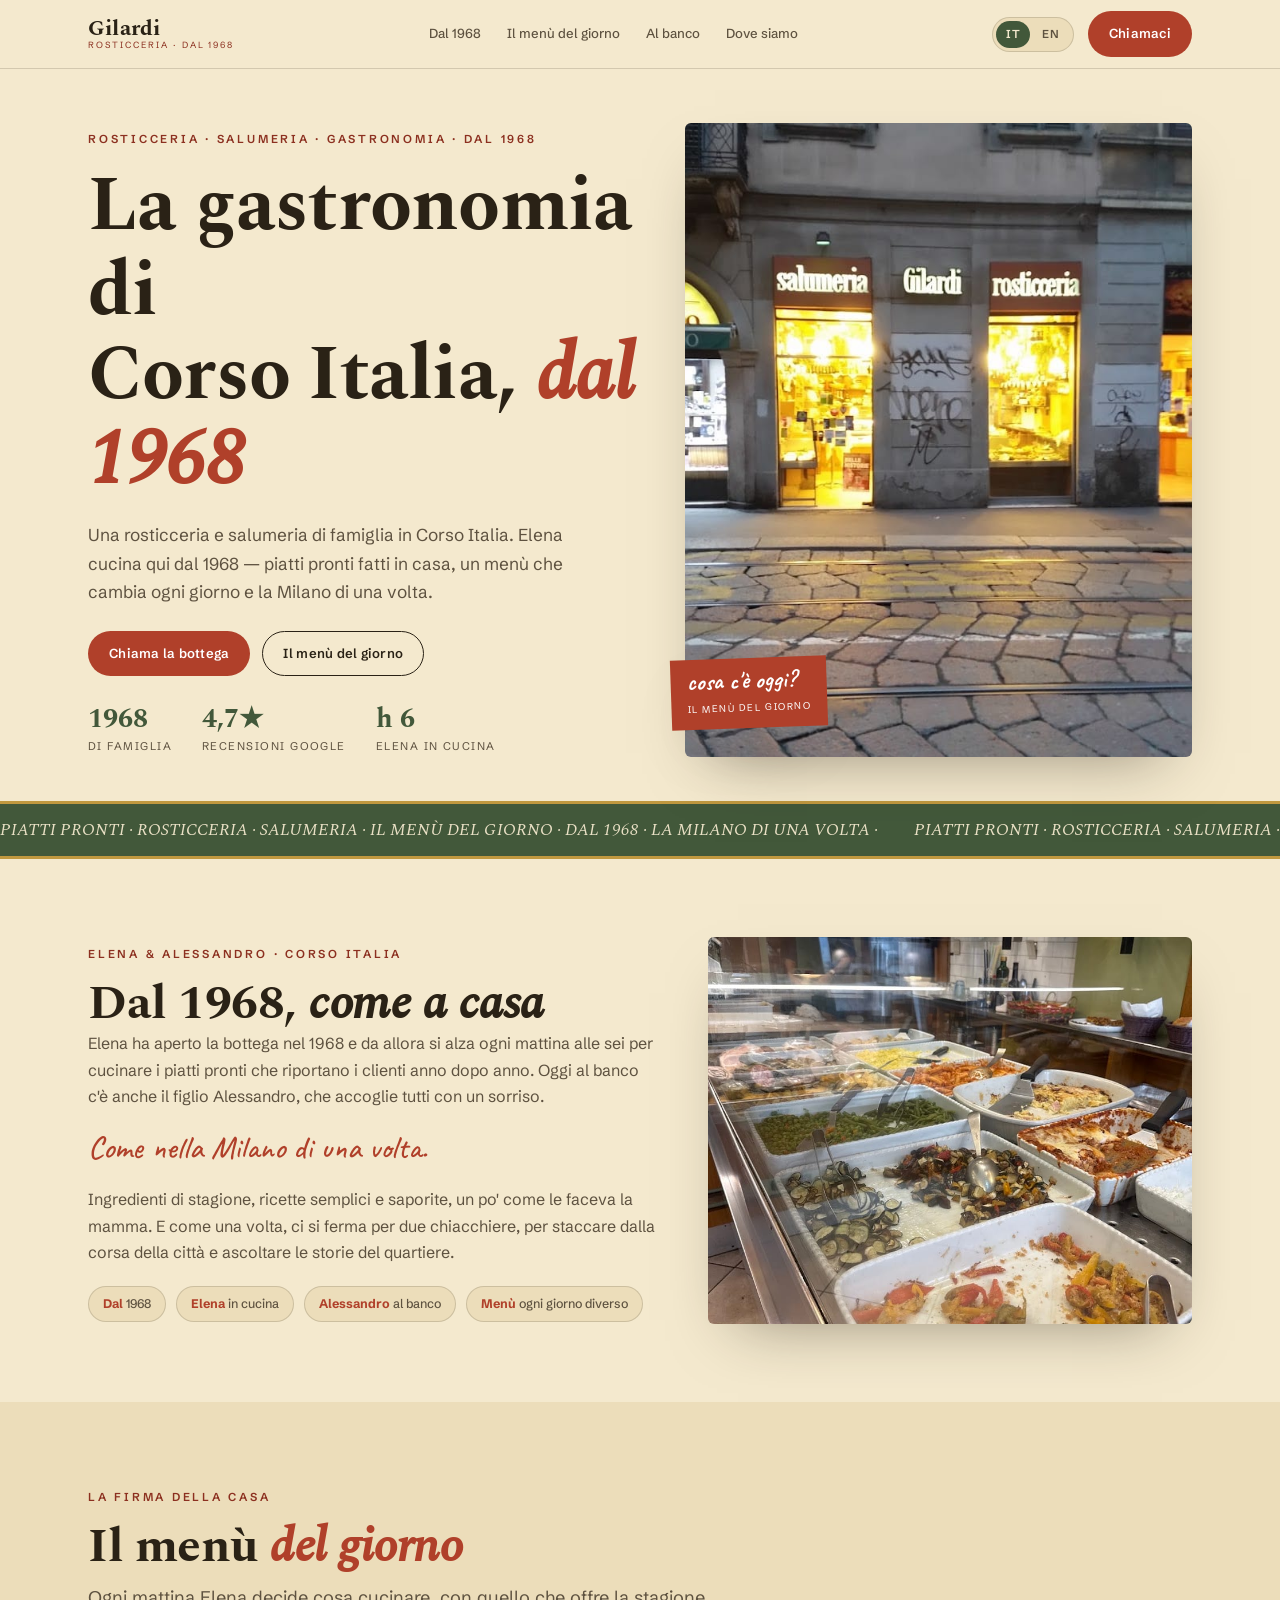
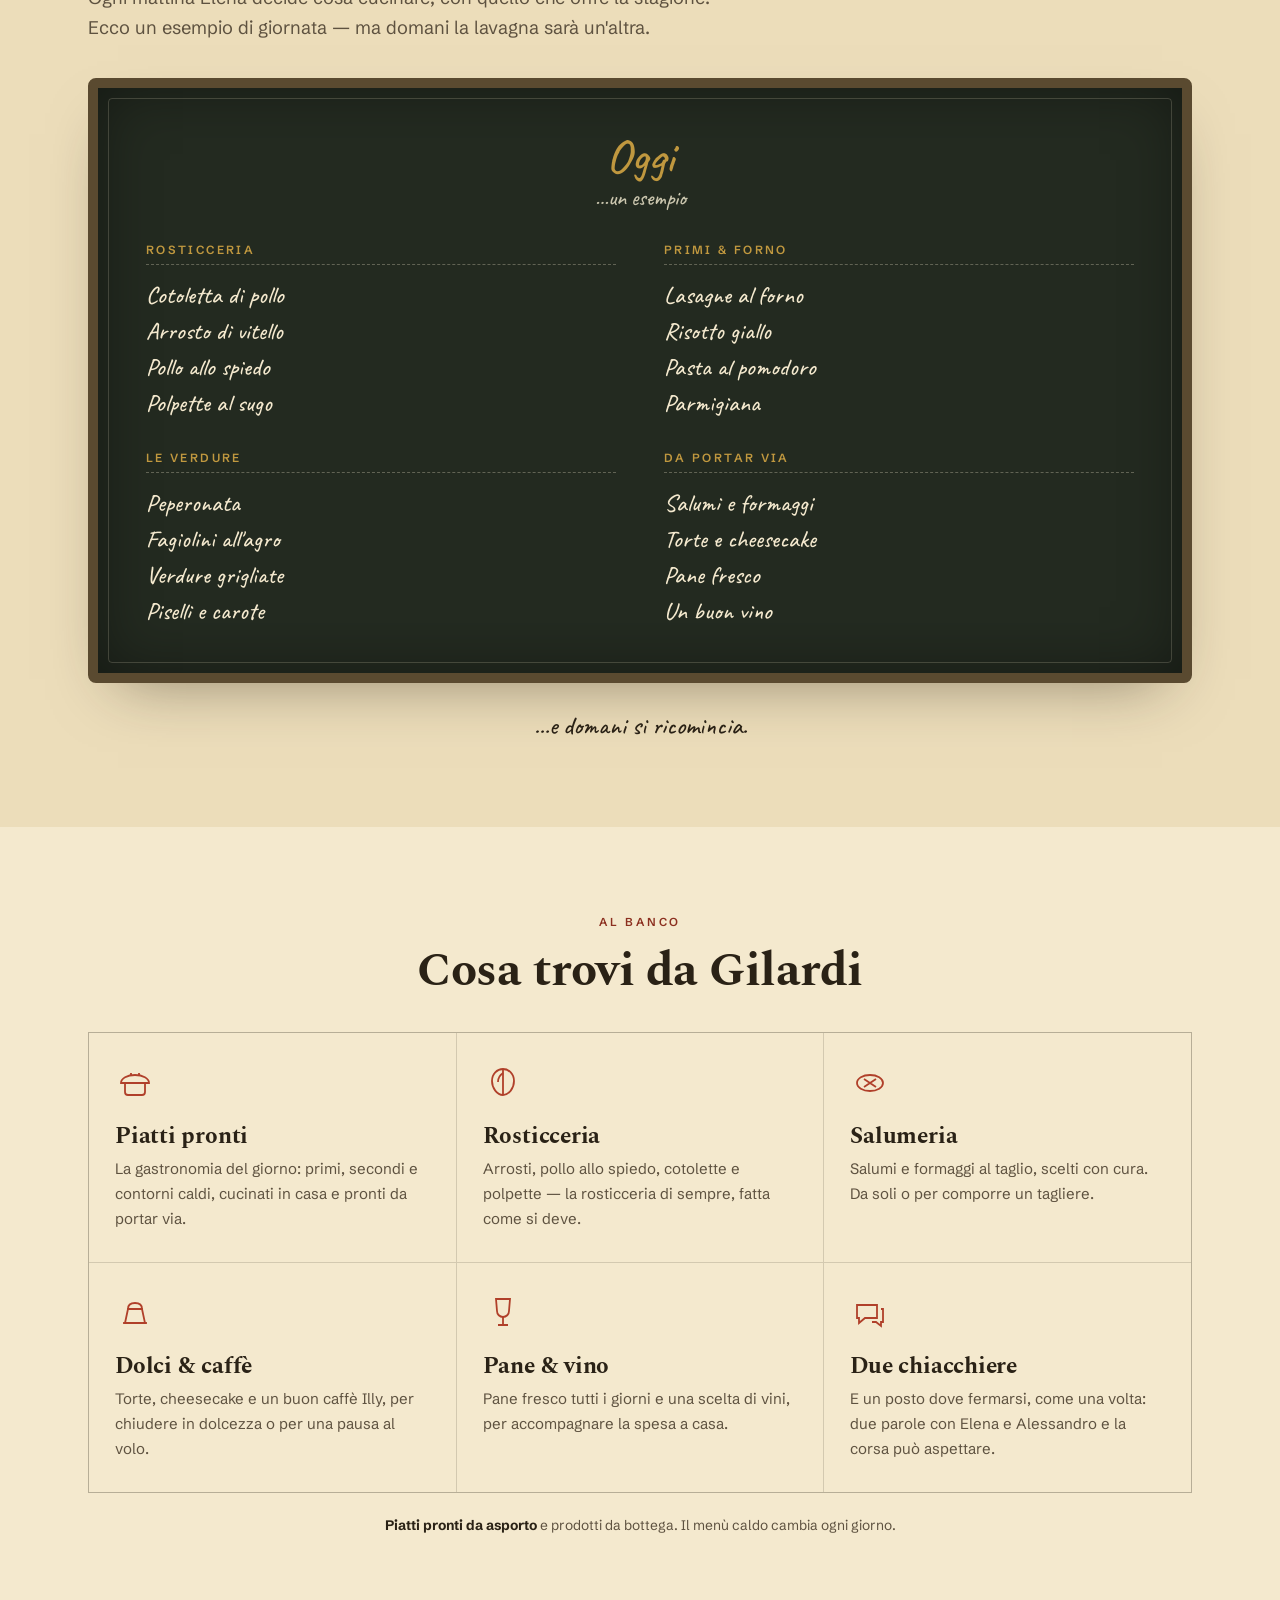
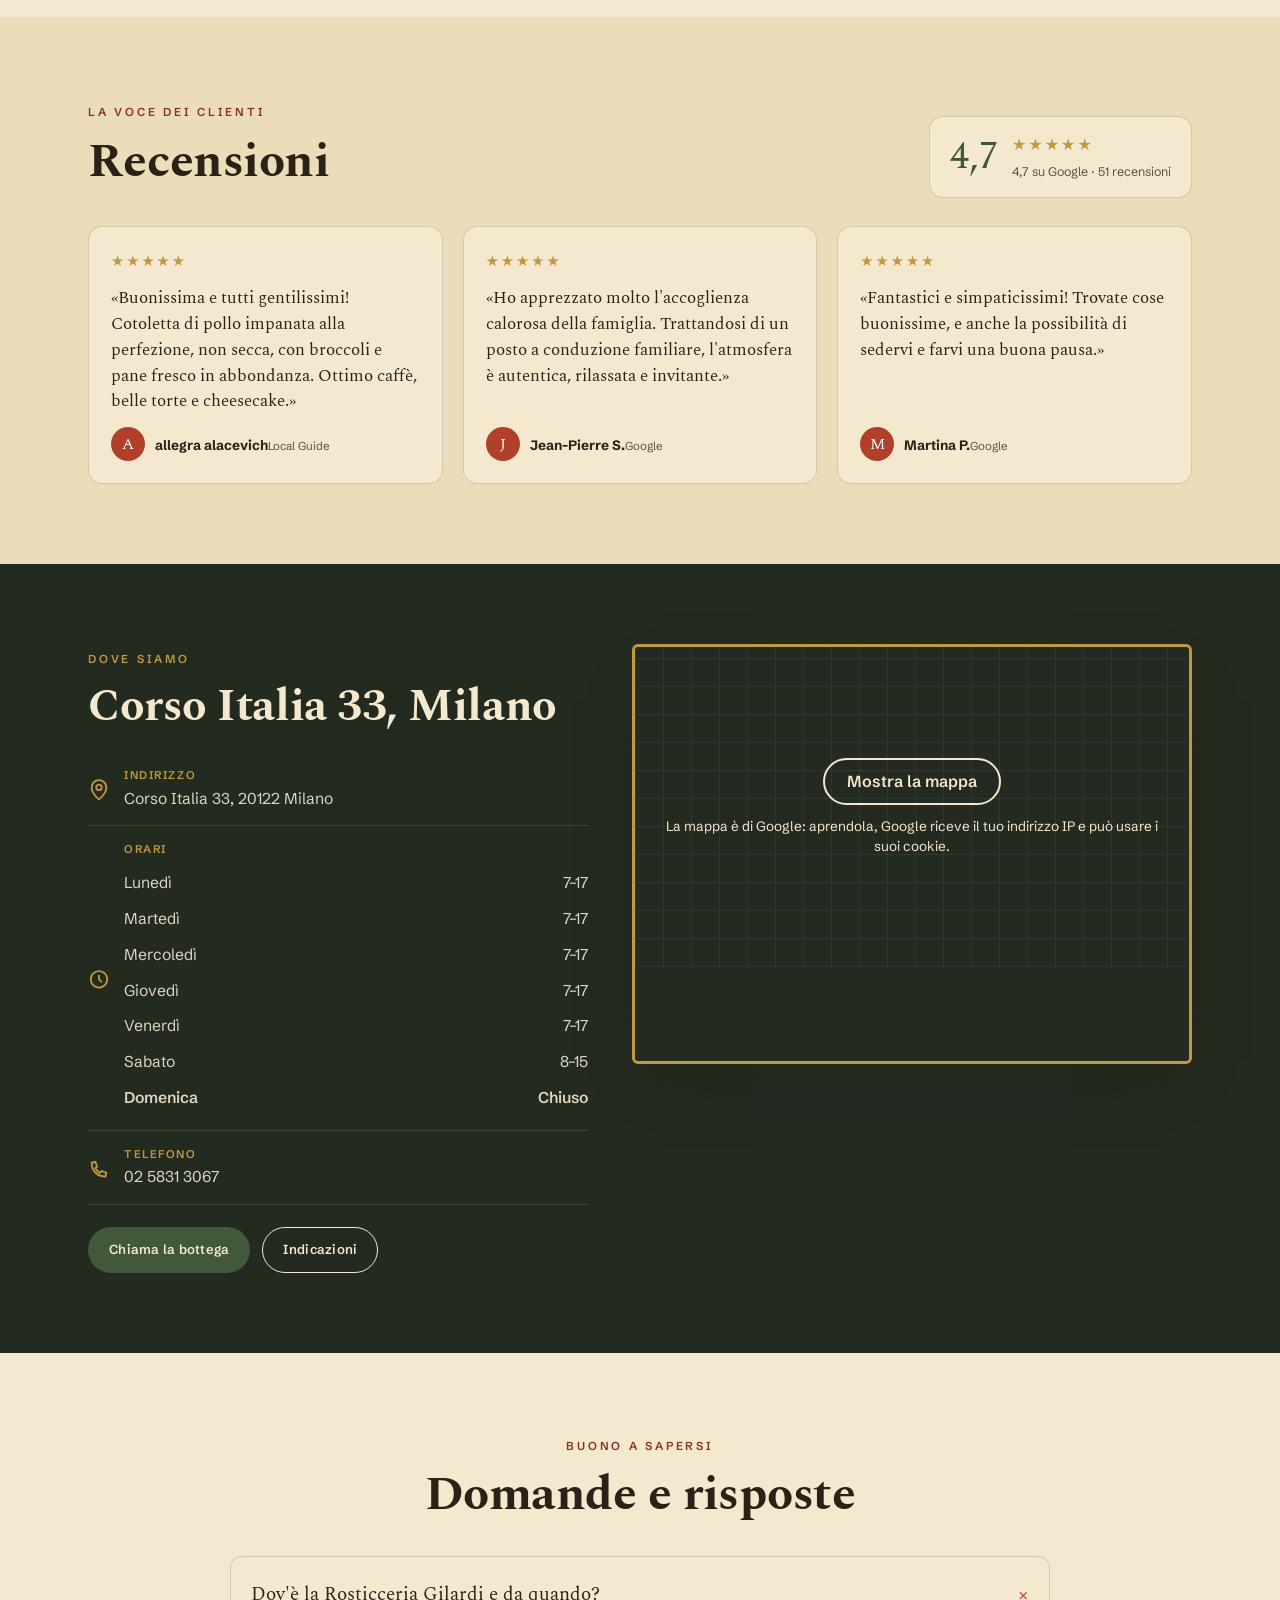
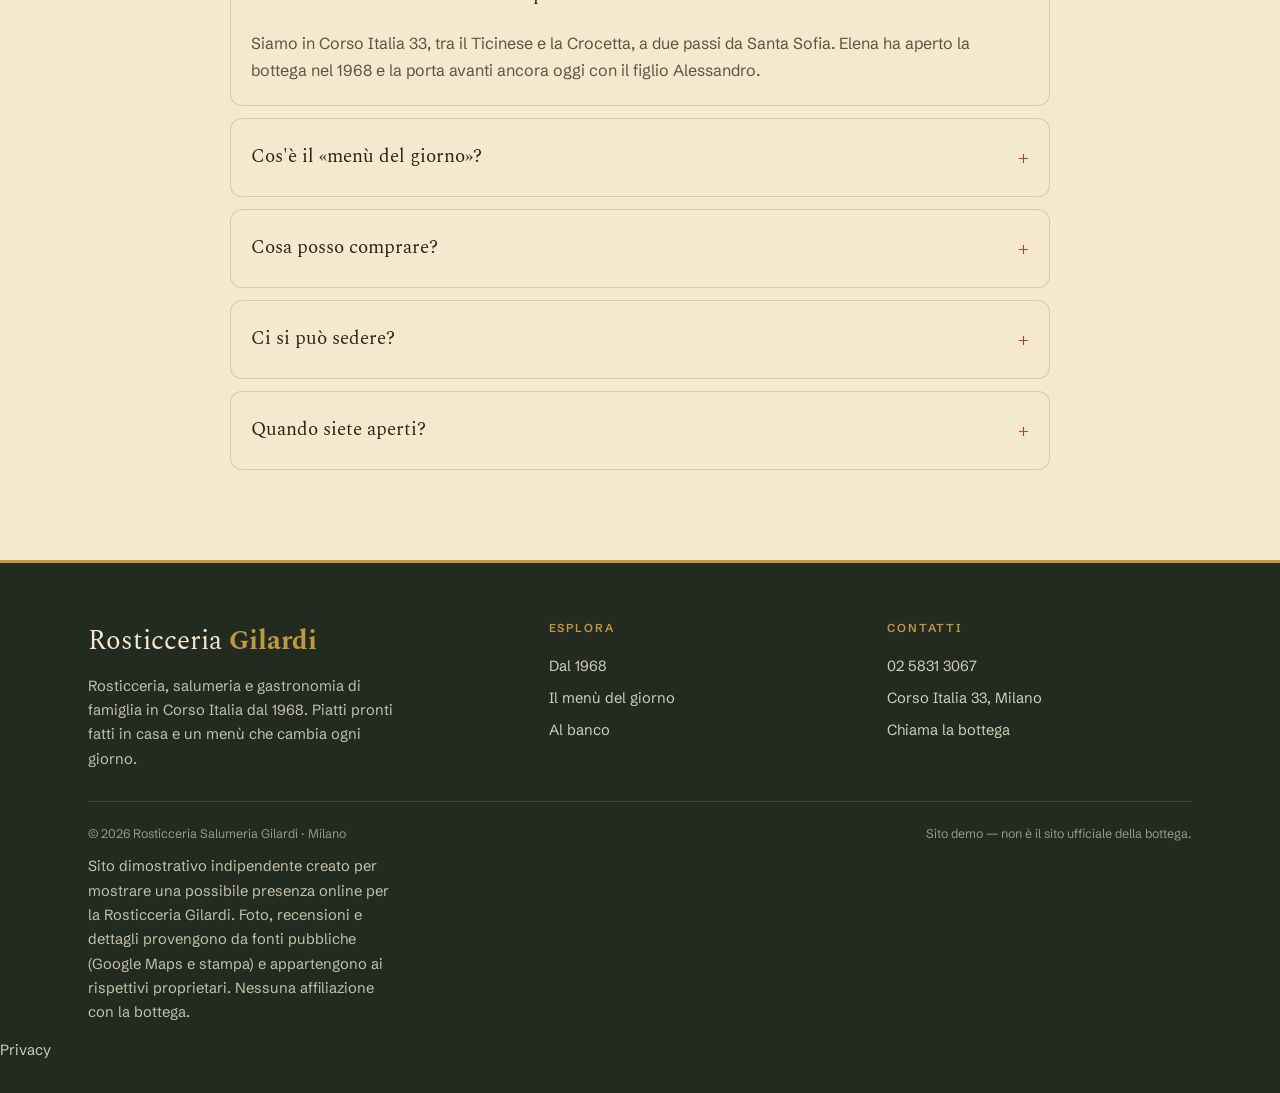
==== commit c09f0613: "Privacy e pulizia: caratteri sul sito, mappa al clic, informativa, noindex - caratteri copiati nel s" ====
--- a/index.html
+++ b/index.html
@@ -3,11 +3,10 @@
 <head>
 <meta charset="UTF-8">
 <meta name="viewport" content="width=device-width, initial-scale=1.0">
+<meta name="robots" content="noindex">
 <title>Rosticceria Gilardi · gastronomia di Corso Italia dal 1968 · Milano</title>
 <meta name="description" content="Rosticceria Salumeria Gilardi, gastronomia di famiglia in Corso Italia a Milano dal 1968. Piatti pronti fatti in casa da Elena, un menù del giorno che cambia ogni giorno, rosticceria, salumeria e vini.">
-<link rel="preconnect" href="https://fonts.googleapis.com">
-<link rel="preconnect" href="https://fonts.gstatic.com" crossorigin>
-<link href="https://fonts.googleapis.com/css2?family=Spectral:ital,wght@0,400;0,500;0,600;0,700;1,400;1,500&family=Schibsted+Grotesk:wght@400;500;600;700&family=Caveat:wght@500;600;700&display=swap" rel="stylesheet">
+<link rel="stylesheet" href="fonts/fonts.css?v=1">
 <link rel="stylesheet" href="css/styles.css">
 <link rel="icon" href="data:image/svg+xml,<svg xmlns='http://www.w3.org/2000/svg' viewBox='0 0 100 100'><rect width='100' height='100' fill='%2342583A'/><text x='50' y='70' font-size='60' text-anchor='middle' fill='%23C0983F' font-family='Georgia,serif'>G</text></svg>">
 </head>
@@ -250,7 +249,7 @@
       </div>
     </div>
     <div class="mapbox">
-      <iframe title="Mappa — Rosticceria Gilardi, Corso Italia 33 Milano" loading="lazy" referrerpolicy="no-referrer-when-downgrade" src="https://www.google.com/maps?q=Rosticceria+Gilardi,+Corso+Italia+33,+Milano&output=embed"></iframe>
+      <div class="mappa-clic" data-mappa-clic style="--mappa-h: 320px"><template><iframe title="Mappa — Rosticceria Gilardi, Corso Italia 33 Milano" loading="lazy" referrerpolicy="no-referrer-when-downgrade" src="https://www.google.com/maps?q=Rosticceria+Gilardi,+Corso+Italia+33,+Milano&output=embed"></iframe></template><div class="mappa-clic__velo"><a class="mappa-clic__btn" href="https://www.google.com/maps/dir/?api=1&destination=Rosticceria+Gilardi+Corso+Italia+33+Milano" target="_blank" rel="noopener">Mostra la mappa</a><p class="mappa-clic__nota">La mappa è di Google: aprendola, Google riceve il tuo indirizzo IP e può usare i suoi cookie.</p></div></div>
     </div>
   </div>
 </section>
@@ -315,26 +314,59 @@
     </div>
     <p class="disc" data-i18n="ft.disc">Sito dimostrativo indipendente creato per mostrare una possibile presenza online per la Rosticceria Gilardi. Foto, recensioni e dettagli provengono da fonti pubbliche (Google Maps e stampa) e appartengono ai rispettivi proprietari. Nessuna affiliazione con la bottega.</p>
   </div>
+  <p class="privacy-link"><a href="privacy.html">Privacy</a></p>
 </footer>
 
 <!-- JSON-LD -->
 <script type="application/ld+json">
 {
-  "@context":"https://schema.org",
-  "@type":"FoodEstablishment",
-  "name":"Rosticceria Salumeria Gilardi",
-  "description":"Rosticceria, salumeria e gastronomia di famiglia in Corso Italia a Milano dal 1968. Piatti pronti fatti in casa da Elena, con un menù del giorno che cambia ogni giorno.",
-  "servesCuisine":["Italiana","Milanese","Rosticceria","Gastronomia"],
-  "priceRange":"€€",
-  "url":"https://rotenzark.github.io/rosticceria-gilardi/",
-  "telephone":"+39 02 5831 3067",
-  "foundingDate":"1968",
-  "address":{"@type":"PostalAddress","streetAddress":"Corso Italia 33","addressLocality":"Milano","postalCode":"20122","addressCountry":"IT"},
-  "geo":{"@type":"GeoCoordinates","latitude":45.4554771,"longitude":9.1873652},
-  "aggregateRating":{"@type":"AggregateRating","ratingValue":"4.7","reviewCount":"51"},
-  "openingHoursSpecification":[
-    {"@type":"OpeningHoursSpecification","dayOfWeek":["Monday","Tuesday","Wednesday","Thursday","Friday"],"opens":"07:00","closes":"17:00"},
-    {"@type":"OpeningHoursSpecification","dayOfWeek":["Saturday"],"opens":"08:00","closes":"15:00"}
+  "@context": "https://schema.org",
+  "@type": "FoodEstablishment",
+  "name": "Rosticceria Salumeria Gilardi",
+  "description": "Rosticceria, salumeria e gastronomia di famiglia in Corso Italia a Milano dal 1968. Piatti pronti fatti in casa da Elena, con un menù del giorno che cambia ogni giorno.",
+  "servesCuisine": [
+    "Italiana",
+    "Milanese",
+    "Rosticceria",
+    "Gastronomia"
+  ],
+  "priceRange": "€€",
+  "url": "https://rotenzark.github.io/rosticceria-gilardi/",
+  "telephone": "+39 02 5831 3067",
+  "foundingDate": "1968",
+  "address": {
+    "@type": "PostalAddress",
+    "streetAddress": "Corso Italia 33",
+    "addressLocality": "Milano",
+    "postalCode": "20122",
+    "addressCountry": "IT"
+  },
+  "geo": {
+    "@type": "GeoCoordinates",
+    "latitude": 45.4554771,
+    "longitude": 9.1873652
+  },
+  "openingHoursSpecification": [
+    {
+      "@type": "OpeningHoursSpecification",
+      "dayOfWeek": [
+        "Monday",
+        "Tuesday",
+        "Wednesday",
+        "Thursday",
+        "Friday"
+      ],
+      "opens": "07:00",
+      "closes": "17:00"
+    },
+    {
+      "@type": "OpeningHoursSpecification",
+      "dayOfWeek": [
+        "Saturday"
+      ],
+      "opens": "08:00",
+      "closes": "15:00"
+    }
   ]
 }
 </script>
@@ -353,5 +385,6 @@
 </script>
 
 <script src="js/main.js"></script>
+<script src="js/mappa-clic.js?v=1" defer></script>
 </body>
 </html>
--- a/fonts/fonts.css
+++ b/fonts/fonts.css
@@ -0,0 +1,451 @@
+/* Caratteri ospitati sul sito: nessuna richiesta a Google Fonts o Fontshare (giro privacy 1/10/2026). Licenze in LICENSE.txt. */
+/* cyrillic-ext */
+@font-face {
+  font-family: 'Caveat';
+  font-style: normal;
+  font-weight: 500;
+  font-display: swap;
+  src: url(caveat-v23-Wnz6HAc5bAfYB2Q7azYYmg8.woff2) format('woff2');
+  unicode-range: U+0460-052F, U+1C80-1C8A, U+20B4, U+2DE0-2DFF, U+A640-A69F, U+FE2E-FE2F;
+}
+/* cyrillic */
+@font-face {
+  font-family: 'Caveat';
+  font-style: normal;
+  font-weight: 500;
+  font-display: swap;
+  src: url(caveat-v23-Wnz6HAc5bAfYB2Q7YjYYmg8.woff2) format('woff2');
+  unicode-range: U+0301, U+0400-045F, U+0490-0491, U+04B0-04B1, U+2116;
+}
+/* latin-ext */
+@font-face {
+  font-family: 'Caveat';
+  font-style: normal;
+  font-weight: 500;
+  font-display: swap;
+  src: url(caveat-v23-Wnz6HAc5bAfYB2Q7aDYYmg8.woff2) format('woff2');
+  unicode-range: U+0100-02BA, U+02BD-02C5, U+02C7-02CC, U+02CE-02D7, U+02DD-02FF, U+0304, U+0308, U+0329, U+1D00-1DBF, U+1E00-1E9F, U+1EF2-1EFF, U+2020, U+20A0-20AB, U+20AD-20C0, U+2113, U+2C60-2C7F, U+A720-A7FF;
+}
+/* latin */
+@font-face {
+  font-family: 'Caveat';
+  font-style: normal;
+  font-weight: 500;
+  font-display: swap;
+  src: url(caveat-v23-Wnz6HAc5bAfYB2Q7ZjYY.woff2) format('woff2');
+  unicode-range: U+0000-00FF, U+0131, U+0152-0153, U+02BB-02BC, U+02C6, U+02DA, U+02DC, U+0304, U+0308, U+0329, U+2000-206F, U+20AC, U+2122, U+2191, U+2193, U+2212, U+2215, U+FEFF, U+FFFD;
+}
+/* cyrillic-ext */
+@font-face {
+  font-family: 'Caveat';
+  font-style: normal;
+  font-weight: 600;
+  font-display: swap;
+  src: url(caveat-v23-Wnz6HAc5bAfYB2Q7azYYmg8.woff2) format('woff2');
+  unicode-range: U+0460-052F, U+1C80-1C8A, U+20B4, U+2DE0-2DFF, U+A640-A69F, U+FE2E-FE2F;
+}
+/* cyrillic */
+@font-face {
+  font-family: 'Caveat';
+  font-style: normal;
+  font-weight: 600;
+  font-display: swap;
+  src: url(caveat-v23-Wnz6HAc5bAfYB2Q7YjYYmg8.woff2) format('woff2');
+  unicode-range: U+0301, U+0400-045F, U+0490-0491, U+04B0-04B1, U+2116;
+}
+/* latin-ext */
+@font-face {
+  font-family: 'Caveat';
+  font-style: normal;
+  font-weight: 600;
+  font-display: swap;
+  src: url(caveat-v23-Wnz6HAc5bAfYB2Q7aDYYmg8.woff2) format('woff2');
+  unicode-range: U+0100-02BA, U+02BD-02C5, U+02C7-02CC, U+02CE-02D7, U+02DD-02FF, U+0304, U+0308, U+0329, U+1D00-1DBF, U+1E00-1E9F, U+1EF2-1EFF, U+2020, U+20A0-20AB, U+20AD-20C0, U+2113, U+2C60-2C7F, U+A720-A7FF;
+}
+/* latin */
+@font-face {
+  font-family: 'Caveat';
+  font-style: normal;
+  font-weight: 600;
+  font-display: swap;
+  src: url(caveat-v23-Wnz6HAc5bAfYB2Q7ZjYY.woff2) format('woff2');
+  unicode-range: U+0000-00FF, U+0131, U+0152-0153, U+02BB-02BC, U+02C6, U+02DA, U+02DC, U+0304, U+0308, U+0329, U+2000-206F, U+20AC, U+2122, U+2191, U+2193, U+2212, U+2215, U+FEFF, U+FFFD;
+}
+/* cyrillic-ext */
+@font-face {
+  font-family: 'Caveat';
+  font-style: normal;
+  font-weight: 700;
+  font-display: swap;
+  src: url(caveat-v23-Wnz6HAc5bAfYB2Q7azYYmg8.woff2) format('woff2');
+  unicode-range: U+0460-052F, U+1C80-1C8A, U+20B4, U+2DE0-2DFF, U+A640-A69F, U+FE2E-FE2F;
+}
+/* cyrillic */
+@font-face {
+  font-family: 'Caveat';
+  font-style: normal;
+  font-weight: 700;
+  font-display: swap;
+  src: url(caveat-v23-Wnz6HAc5bAfYB2Q7YjYYmg8.woff2) format('woff2');
+  unicode-range: U+0301, U+0400-045F, U+0490-0491, U+04B0-04B1, U+2116;
+}
+/* latin-ext */
+@font-face {
+  font-family: 'Caveat';
+  font-style: normal;
+  font-weight: 700;
+  font-display: swap;
+  src: url(caveat-v23-Wnz6HAc5bAfYB2Q7aDYYmg8.woff2) format('woff2');
+  unicode-range: U+0100-02BA, U+02BD-02C5, U+02C7-02CC, U+02CE-02D7, U+02DD-02FF, U+0304, U+0308, U+0329, U+1D00-1DBF, U+1E00-1E9F, U+1EF2-1EFF, U+2020, U+20A0-20AB, U+20AD-20C0, U+2113, U+2C60-2C7F, U+A720-A7FF;
+}
+/* latin */
+@font-face {
+  font-family: 'Caveat';
+  font-style: normal;
+  font-weight: 700;
+  font-display: swap;
+  src: url(caveat-v23-Wnz6HAc5bAfYB2Q7ZjYY.woff2) format('woff2');
+  unicode-range: U+0000-00FF, U+0131, U+0152-0153, U+02BB-02BC, U+02C6, U+02DA, U+02DC, U+0304, U+0308, U+0329, U+2000-206F, U+20AC, U+2122, U+2191, U+2193, U+2212, U+2215, U+FEFF, U+FFFD;
+}
+/* latin-ext */
+@font-face {
+  font-family: 'Schibsted Grotesk';
+  font-style: normal;
+  font-weight: 400;
+  font-display: swap;
+  src: url(schibstedgrotesk-v7-Jqz55SSPQuCQF3t8uOwiUL-taUTtap9Iayoxdg.woff2) format('woff2');
+  unicode-range: U+0100-02BA, U+02BD-02C5, U+02C7-02CC, U+02CE-02D7, U+02DD-02FF, U+0304, U+0308, U+0329, U+1D00-1DBF, U+1E00-1E9F, U+1EF2-1EFF, U+2020, U+20A0-20AB, U+20AD-20C0, U+2113, U+2C60-2C7F, U+A720-A7FF;
+}
+/* latin */
+@font-face {
+  font-family: 'Schibsted Grotesk';
+  font-style: normal;
+  font-weight: 400;
+  font-display: swap;
+  src: url(schibstedgrotesk-v7-Jqz55SSPQuCQF3t8uOwiUL-taUTtap9Gayo.woff2) format('woff2');
+  unicode-range: U+0000-00FF, U+0131, U+0152-0153, U+02BB-02BC, U+02C6, U+02DA, U+02DC, U+0304, U+0308, U+0329, U+2000-206F, U+20AC, U+2122, U+2191, U+2193, U+2212, U+2215, U+FEFF, U+FFFD;
+}
+/* latin-ext */
+@font-face {
+  font-family: 'Schibsted Grotesk';
+  font-style: normal;
+  font-weight: 500;
+  font-display: swap;
+  src: url(schibstedgrotesk-v7-Jqz55SSPQuCQF3t8uOwiUL-taUTtap9Iayoxdg.woff2) format('woff2');
+  unicode-range: U+0100-02BA, U+02BD-02C5, U+02C7-02CC, U+02CE-02D7, U+02DD-02FF, U+0304, U+0308, U+0329, U+1D00-1DBF, U+1E00-1E9F, U+1EF2-1EFF, U+2020, U+20A0-20AB, U+20AD-20C0, U+2113, U+2C60-2C7F, U+A720-A7FF;
+}
+/* latin */
+@font-face {
+  font-family: 'Schibsted Grotesk';
+  font-style: normal;
+  font-weight: 500;
+  font-display: swap;
+  src: url(schibstedgrotesk-v7-Jqz55SSPQuCQF3t8uOwiUL-taUTtap9Gayo.woff2) format('woff2');
+  unicode-range: U+0000-00FF, U+0131, U+0152-0153, U+02BB-02BC, U+02C6, U+02DA, U+02DC, U+0304, U+0308, U+0329, U+2000-206F, U+20AC, U+2122, U+2191, U+2193, U+2212, U+2215, U+FEFF, U+FFFD;
+}
+/* latin-ext */
+@font-face {
+  font-family: 'Schibsted Grotesk';
+  font-style: normal;
+  font-weight: 600;
+  font-display: swap;
+  src: url(schibstedgrotesk-v7-Jqz55SSPQuCQF3t8uOwiUL-taUTtap9Iayoxdg.woff2) format('woff2');
+  unicode-range: U+0100-02BA, U+02BD-02C5, U+02C7-02CC, U+02CE-02D7, U+02DD-02FF, U+0304, U+0308, U+0329, U+1D00-1DBF, U+1E00-1E9F, U+1EF2-1EFF, U+2020, U+20A0-20AB, U+20AD-20C0, U+2113, U+2C60-2C7F, U+A720-A7FF;
+}
+/* latin */
+@font-face {
+  font-family: 'Schibsted Grotesk';
+  font-style: normal;
+  font-weight: 600;
+  font-display: swap;
+  src: url(schibstedgrotesk-v7-Jqz55SSPQuCQF3t8uOwiUL-taUTtap9Gayo.woff2) format('woff2');
+  unicode-range: U+0000-00FF, U+0131, U+0152-0153, U+02BB-02BC, U+02C6, U+02DA, U+02DC, U+0304, U+0308, U+0329, U+2000-206F, U+20AC, U+2122, U+2191, U+2193, U+2212, U+2215, U+FEFF, U+FFFD;
+}
+/* latin-ext */
+@font-face {
+  font-family: 'Schibsted Grotesk';
+  font-style: normal;
+  font-weight: 700;
+  font-display: swap;
+  src: url(schibstedgrotesk-v7-Jqz55SSPQuCQF3t8uOwiUL-taUTtap9Iayoxdg.woff2) format('woff2');
+  unicode-range: U+0100-02BA, U+02BD-02C5, U+02C7-02CC, U+02CE-02D7, U+02DD-02FF, U+0304, U+0308, U+0329, U+1D00-1DBF, U+1E00-1E9F, U+1EF2-1EFF, U+2020, U+20A0-20AB, U+20AD-20C0, U+2113, U+2C60-2C7F, U+A720-A7FF;
+}
+/* latin */
+@font-face {
+  font-family: 'Schibsted Grotesk';
+  font-style: normal;
+  font-weight: 700;
+  font-display: swap;
+  src: url(schibstedgrotesk-v7-Jqz55SSPQuCQF3t8uOwiUL-taUTtap9Gayo.woff2) format('woff2');
+  unicode-range: U+0000-00FF, U+0131, U+0152-0153, U+02BB-02BC, U+02C6, U+02DA, U+02DC, U+0304, U+0308, U+0329, U+2000-206F, U+20AC, U+2122, U+2191, U+2193, U+2212, U+2215, U+FEFF, U+FFFD;
+}
+/* cyrillic-ext */
+@font-face {
+  font-family: 'Spectral';
+  font-style: italic;
+  font-weight: 400;
+  font-display: swap;
+  src: url(spectral-v15-rnCt-xNNww_2s0amA9M8onfmTMuk.woff2) format('woff2');
+  unicode-range: U+0460-052F, U+1C80-1C8A, U+20B4, U+2DE0-2DFF, U+A640-A69F, U+FE2E-FE2F;
+}
+/* cyrillic */
+@font-face {
+  font-family: 'Spectral';
+  font-style: italic;
+  font-weight: 400;
+  font-display: swap;
+  src: url(spectral-v15-rnCt-xNNww_2s0amA9M8on7mTMuk.woff2) format('woff2');
+  unicode-range: U+0301, U+0400-045F, U+0490-0491, U+04B0-04B1, U+2116;
+}
+/* vietnamese */
+@font-face {
+  font-family: 'Spectral';
+  font-style: italic;
+  font-weight: 400;
+  font-display: swap;
+  src: url(spectral-v15-rnCt-xNNww_2s0amA9M8onXmTMuk.woff2) format('woff2');
+  unicode-range: U+0102-0103, U+0110-0111, U+0128-0129, U+0168-0169, U+01A0-01A1, U+01AF-01B0, U+0300-0301, U+0303-0304, U+0308-0309, U+0323, U+0329, U+1EA0-1EF9, U+20AB;
+}
+/* latin-ext */
+@font-face {
+  font-family: 'Spectral';
+  font-style: italic;
+  font-weight: 400;
+  font-display: swap;
+  src: url(spectral-v15-rnCt-xNNww_2s0amA9M8onTmTMuk.woff2) format('woff2');
+  unicode-range: U+0100-02BA, U+02BD-02C5, U+02C7-02CC, U+02CE-02D7, U+02DD-02FF, U+0304, U+0308, U+0329, U+1D00-1DBF, U+1E00-1E9F, U+1EF2-1EFF, U+2020, U+20A0-20AB, U+20AD-20C0, U+2113, U+2C60-2C7F, U+A720-A7FF;
+}
+/* latin */
+@font-face {
+  font-family: 'Spectral';
+  font-style: italic;
+  font-weight: 400;
+  font-display: swap;
+  src: url(spectral-v15-rnCt-xNNww_2s0amA9M8onrmTA.woff2) format('woff2');
+  unicode-range: U+0000-00FF, U+0131, U+0152-0153, U+02BB-02BC, U+02C6, U+02DA, U+02DC, U+0304, U+0308, U+0329, U+2000-206F, U+20AC, U+2122, U+2191, U+2193, U+2212, U+2215, U+FEFF, U+FFFD;
+}
+/* cyrillic-ext */
+@font-face {
+  font-family: 'Spectral';
+  font-style: italic;
+  font-weight: 500;
+  font-display: swap;
+  src: url(spectral-v15-rnCu-xNNww_2s0amA9M8qonFWfmFXUIJ.woff2) format('woff2');
+  unicode-range: U+0460-052F, U+1C80-1C8A, U+20B4, U+2DE0-2DFF, U+A640-A69F, U+FE2E-FE2F;
+}
+/* cyrillic */
+@font-face {
+  font-family: 'Spectral';
+  font-style: italic;
+  font-weight: 500;
+  font-display: swap;
+  src: url(spectral-v15-rnCu-xNNww_2s0amA9M8qonFWfCFXUIJ.woff2) format('woff2');
+  unicode-range: U+0301, U+0400-045F, U+0490-0491, U+04B0-04B1, U+2116;
+}
+/* vietnamese */
+@font-face {
+  font-family: 'Spectral';
+  font-style: italic;
+  font-weight: 500;
+  font-display: swap;
+  src: url(spectral-v15-rnCu-xNNww_2s0amA9M8qonFWfuFXUIJ.woff2) format('woff2');
+  unicode-range: U+0102-0103, U+0110-0111, U+0128-0129, U+0168-0169, U+01A0-01A1, U+01AF-01B0, U+0300-0301, U+0303-0304, U+0308-0309, U+0323, U+0329, U+1EA0-1EF9, U+20AB;
+}
+/* latin-ext */
+@font-face {
+  font-family: 'Spectral';
+  font-style: italic;
+  font-weight: 500;
+  font-display: swap;
+  src: url(spectral-v15-rnCu-xNNww_2s0amA9M8qonFWfqFXUIJ.woff2) format('woff2');
+  unicode-range: U+0100-02BA, U+02BD-02C5, U+02C7-02CC, U+02CE-02D7, U+02DD-02FF, U+0304, U+0308, U+0329, U+1D00-1DBF, U+1E00-1E9F, U+1EF2-1EFF, U+2020, U+20A0-20AB, U+20AD-20C0, U+2113, U+2C60-2C7F, U+A720-A7FF;
+}
+/* latin */
+@font-face {
+  font-family: 'Spectral';
+  font-style: italic;
+  font-weight: 500;
+  font-display: swap;
+  src: url(spectral-v15-rnCu-xNNww_2s0amA9M8qonFWfSFXQ.woff2) format('woff2');
+  unicode-range: U+0000-00FF, U+0131, U+0152-0153, U+02BB-02BC, U+02C6, U+02DA, U+02DC, U+0304, U+0308, U+0329, U+2000-206F, U+20AC, U+2122, U+2191, U+2193, U+2212, U+2215, U+FEFF, U+FFFD;
+}
+/* cyrillic-ext */
+@font-face {
+  font-family: 'Spectral';
+  font-style: normal;
+  font-weight: 400;
+  font-display: swap;
+  src: url(spectral-v15-rnCr-xNNww_2s0amA9M0knj-SA.woff2) format('woff2');
+  unicode-range: U+0460-052F, U+1C80-1C8A, U+20B4, U+2DE0-2DFF, U+A640-A69F, U+FE2E-FE2F;
+}
+/* cyrillic */
+@font-face {
+  font-family: 'Spectral';
+  font-style: normal;
+  font-weight: 400;
+  font-display: swap;
+  src: url(spectral-v15-rnCr-xNNww_2s0amA9M9knj-SA.woff2) format('woff2');
+  unicode-range: U+0301, U+0400-045F, U+0490-0491, U+04B0-04B1, U+2116;
+}
+/* vietnamese */
+@font-face {
+  font-family: 'Spectral';
+  font-style: normal;
+  font-weight: 400;
+  font-display: swap;
+  src: url(spectral-v15-rnCr-xNNww_2s0amA9M2knj-SA.woff2) format('woff2');
+  unicode-range: U+0102-0103, U+0110-0111, U+0128-0129, U+0168-0169, U+01A0-01A1, U+01AF-01B0, U+0300-0301, U+0303-0304, U+0308-0309, U+0323, U+0329, U+1EA0-1EF9, U+20AB;
+}
+/* latin-ext */
+@font-face {
+  font-family: 'Spectral';
+  font-style: normal;
+  font-weight: 400;
+  font-display: swap;
+  src: url(spectral-v15-rnCr-xNNww_2s0amA9M3knj-SA.woff2) format('woff2');
+  unicode-range: U+0100-02BA, U+02BD-02C5, U+02C7-02CC, U+02CE-02D7, U+02DD-02FF, U+0304, U+0308, U+0329, U+1D00-1DBF, U+1E00-1E9F, U+1EF2-1EFF, U+2020, U+20A0-20AB, U+20AD-20C0, U+2113, U+2C60-2C7F, U+A720-A7FF;
+}
+/* latin */
+@font-face {
+  font-family: 'Spectral';
+  font-style: normal;
+  font-weight: 400;
+  font-display: swap;
+  src: url(spectral-v15-rnCr-xNNww_2s0amA9M5kng.woff2) format('woff2');
+  unicode-range: U+0000-00FF, U+0131, U+0152-0153, U+02BB-02BC, U+02C6, U+02DA, U+02DC, U+0304, U+0308, U+0329, U+2000-206F, U+20AC, U+2122, U+2191, U+2193, U+2212, U+2215, U+FEFF, U+FFFD;
+}
+/* cyrillic-ext */
+@font-face {
+  font-family: 'Spectral';
+  font-style: normal;
+  font-weight: 500;
+  font-display: swap;
+  src: url(spectral-v15-rnCs-xNNww_2s0amA9vKsW3MafadWQ.woff2) format('woff2');
+  unicode-range: U+0460-052F, U+1C80-1C8A, U+20B4, U+2DE0-2DFF, U+A640-A69F, U+FE2E-FE2F;
+}
+/* cyrillic */
+@font-face {
+  font-family: 'Spectral';
+  font-style: normal;
+  font-weight: 500;
+  font-display: swap;
+  src: url(spectral-v15-rnCs-xNNww_2s0amA9vKsW3FafadWQ.woff2) format('woff2');
+  unicode-range: U+0301, U+0400-045F, U+0490-0491, U+04B0-04B1, U+2116;
+}
+/* vietnamese */
+@font-face {
+  font-family: 'Spectral';
+  font-style: normal;
+  font-weight: 500;
+  font-display: swap;
+  src: url(spectral-v15-rnCs-xNNww_2s0amA9vKsW3OafadWQ.woff2) format('woff2');
+  unicode-range: U+0102-0103, U+0110-0111, U+0128-0129, U+0168-0169, U+01A0-01A1, U+01AF-01B0, U+0300-0301, U+0303-0304, U+0308-0309, U+0323, U+0329, U+1EA0-1EF9, U+20AB;
+}
+/* latin-ext */
+@font-face {
+  font-family: 'Spectral';
+  font-style: normal;
+  font-weight: 500;
+  font-display: swap;
+  src: url(spectral-v15-rnCs-xNNww_2s0amA9vKsW3PafadWQ.woff2) format('woff2');
+  unicode-range: U+0100-02BA, U+02BD-02C5, U+02C7-02CC, U+02CE-02D7, U+02DD-02FF, U+0304, U+0308, U+0329, U+1D00-1DBF, U+1E00-1E9F, U+1EF2-1EFF, U+2020, U+20A0-20AB, U+20AD-20C0, U+2113, U+2C60-2C7F, U+A720-A7FF;
+}
+/* latin */
+@font-face {
+  font-family: 'Spectral';
+  font-style: normal;
+  font-weight: 500;
+  font-display: swap;
+  src: url(spectral-v15-rnCs-xNNww_2s0amA9vKsW3BafY.woff2) format('woff2');
+  unicode-range: U+0000-00FF, U+0131, U+0152-0153, U+02BB-02BC, U+02C6, U+02DA, U+02DC, U+0304, U+0308, U+0329, U+2000-206F, U+20AC, U+2122, U+2191, U+2193, U+2212, U+2215, U+FEFF, U+FFFD;
+}
+/* cyrillic-ext */
+@font-face {
+  font-family: 'Spectral';
+  font-style: normal;
+  font-weight: 600;
+  font-display: swap;
+  src: url(spectral-v15-rnCs-xNNww_2s0amA9vmtm3MafadWQ.woff2) format('woff2');
+  unicode-range: U+0460-052F, U+1C80-1C8A, U+20B4, U+2DE0-2DFF, U+A640-A69F, U+FE2E-FE2F;
+}
+/* cyrillic */
+@font-face {
+  font-family: 'Spectral';
+  font-style: normal;
+  font-weight: 600;
+  font-display: swap;
+  src: url(spectral-v15-rnCs-xNNww_2s0amA9vmtm3FafadWQ.woff2) format('woff2');
+  unicode-range: U+0301, U+0400-045F, U+0490-0491, U+04B0-04B1, U+2116;
+}
+/* vietnamese */
+@font-face {
+  font-family: 'Spectral';
+  font-style: normal;
+  font-weight: 600;
+  font-display: swap;
+  src: url(spectral-v15-rnCs-xNNww_2s0amA9vmtm3OafadWQ.woff2) format('woff2');
+  unicode-range: U+0102-0103, U+0110-0111, U+0128-0129, U+0168-0169, U+01A0-01A1, U+01AF-01B0, U+0300-0301, U+0303-0304, U+0308-0309, U+0323, U+0329, U+1EA0-1EF9, U+20AB;
+}
+/* latin-ext */
+@font-face {
+  font-family: 'Spectral';
+  font-style: normal;
+  font-weight: 600;
+  font-display: swap;
+  src: url(spectral-v15-rnCs-xNNww_2s0amA9vmtm3PafadWQ.woff2) format('woff2');
+  unicode-range: U+0100-02BA, U+02BD-02C5, U+02C7-02CC, U+02CE-02D7, U+02DD-02FF, U+0304, U+0308, U+0329, U+1D00-1DBF, U+1E00-1E9F, U+1EF2-1EFF, U+2020, U+20A0-20AB, U+20AD-20C0, U+2113, U+2C60-2C7F, U+A720-A7FF;
+}
+/* latin */
+@font-face {
+  font-family: 'Spectral';
+  font-style: normal;
+  font-weight: 600;
+  font-display: swap;
+  src: url(spectral-v15-rnCs-xNNww_2s0amA9vmtm3BafY.woff2) format('woff2');
+  unicode-range: U+0000-00FF, U+0131, U+0152-0153, U+02BB-02BC, U+02C6, U+02DA, U+02DC, U+0304, U+0308, U+0329, U+2000-206F, U+20AC, U+2122, U+2191, U+2193, U+2212, U+2215, U+FEFF, U+FFFD;
+}
+/* cyrillic-ext */
+@font-face {
+  font-family: 'Spectral';
+  font-style: normal;
+  font-weight: 700;
+  font-display: swap;
+  src: url(spectral-v15-rnCs-xNNww_2s0amA9uCt23MafadWQ.woff2) format('woff2');
+  unicode-range: U+0460-052F, U+1C80-1C8A, U+20B4, U+2DE0-2DFF, U+A640-A69F, U+FE2E-FE2F;
+}
+/* cyrillic */
+@font-face {
+  font-family: 'Spectral';
+  font-style: normal;
+  font-weight: 700;
+  font-display: swap;
+  src: url(spectral-v15-rnCs-xNNww_2s0amA9uCt23FafadWQ.woff2) format('woff2');
+  unicode-range: U+0301, U+0400-045F, U+0490-0491, U+04B0-04B1, U+2116;
+}
+/* vietnamese */
+@font-face {
+  font-family: 'Spectral';
+  font-style: normal;
+  font-weight: 700;
+  font-display: swap;
+  src: url(spectral-v15-rnCs-xNNww_2s0amA9uCt23OafadWQ.woff2) format('woff2');
+  unicode-range: U+0102-0103, U+0110-0111, U+0128-0129, U+0168-0169, U+01A0-01A1, U+01AF-01B0, U+0300-0301, U+0303-0304, U+0308-0309, U+0323, U+0329, U+1EA0-1EF9, U+20AB;
+}
+/* latin-ext */
+@font-face {
+  font-family: 'Spectral';
+  font-style: normal;
+  font-weight: 700;
+  font-display: swap;
+  src: url(spectral-v15-rnCs-xNNww_2s0amA9uCt23PafadWQ.woff2) format('woff2');
+  unicode-range: U+0100-02BA, U+02BD-02C5, U+02C7-02CC, U+02CE-02D7, U+02DD-02FF, U+0304, U+0308, U+0329, U+1D00-1DBF, U+1E00-1E9F, U+1EF2-1EFF, U+2020, U+20A0-20AB, U+20AD-20C0, U+2113, U+2C60-2C7F, U+A720-A7FF;
+}
+/* latin */
+@font-face {
+  font-family: 'Spectral';
+  font-style: normal;
+  font-weight: 700;
+  font-display: swap;
+  src: url(spectral-v15-rnCs-xNNww_2s0amA9uCt23BafY.woff2) format('woff2');
+  unicode-range: U+0000-00FF, U+0131, U+0152-0153, U+02BB-02BC, U+02C6, U+02DA, U+02DC, U+0304, U+0308, U+0329, U+2000-206F, U+20AC, U+2122, U+2191, U+2193, U+2212, U+2215, U+FEFF, U+FFFD;
+}
--- a/css/styles.css
+++ b/css/styles.css
@@ -222,3 +222,12 @@
   .bar .row{height:60px}
 }
 @media(prefers-reduced-motion:reduce){*{animation:none!important;transition:none!important}.reveal{opacity:1;transform:none}}
+
+/*MAPPACLIC*/
+/* la mappa Google si carica solo al clic (giro privacy 1/10/2026) */
+.mappa-clic { display: flex; align-items: center; justify-content: center; width: 100%; height: 100%; min-height: var(--mappa-h, 320px); box-sizing: border-box; padding: 24px; text-align: center; background: repeating-linear-gradient(0deg, rgba(127, 127, 127, 0.14) 0 1px, transparent 1px 28px), repeating-linear-gradient(90deg, rgba(127, 127, 127, 0.14) 0 1px, transparent 1px 28px); }
+.mappa-clic__velo { display: flex; flex-direction: column; align-items: center; gap: 12px; max-width: 32em; }
+.mappa-clic__btn { display: inline-block; padding: 0.75em 1.4em; border: 2px solid currentColor; border-radius: 999px; color: inherit; font: inherit; font-weight: 600; line-height: 1.2; text-decoration: none; background: transparent; cursor: pointer; }
+.mappa-clic__btn:hover, .mappa-clic__btn:focus-visible { text-decoration: underline; }
+.mappa-clic__nota { margin: 0; font-size: 0.85em; line-height: 1.45; }
+/*/MAPPACLIC*/
